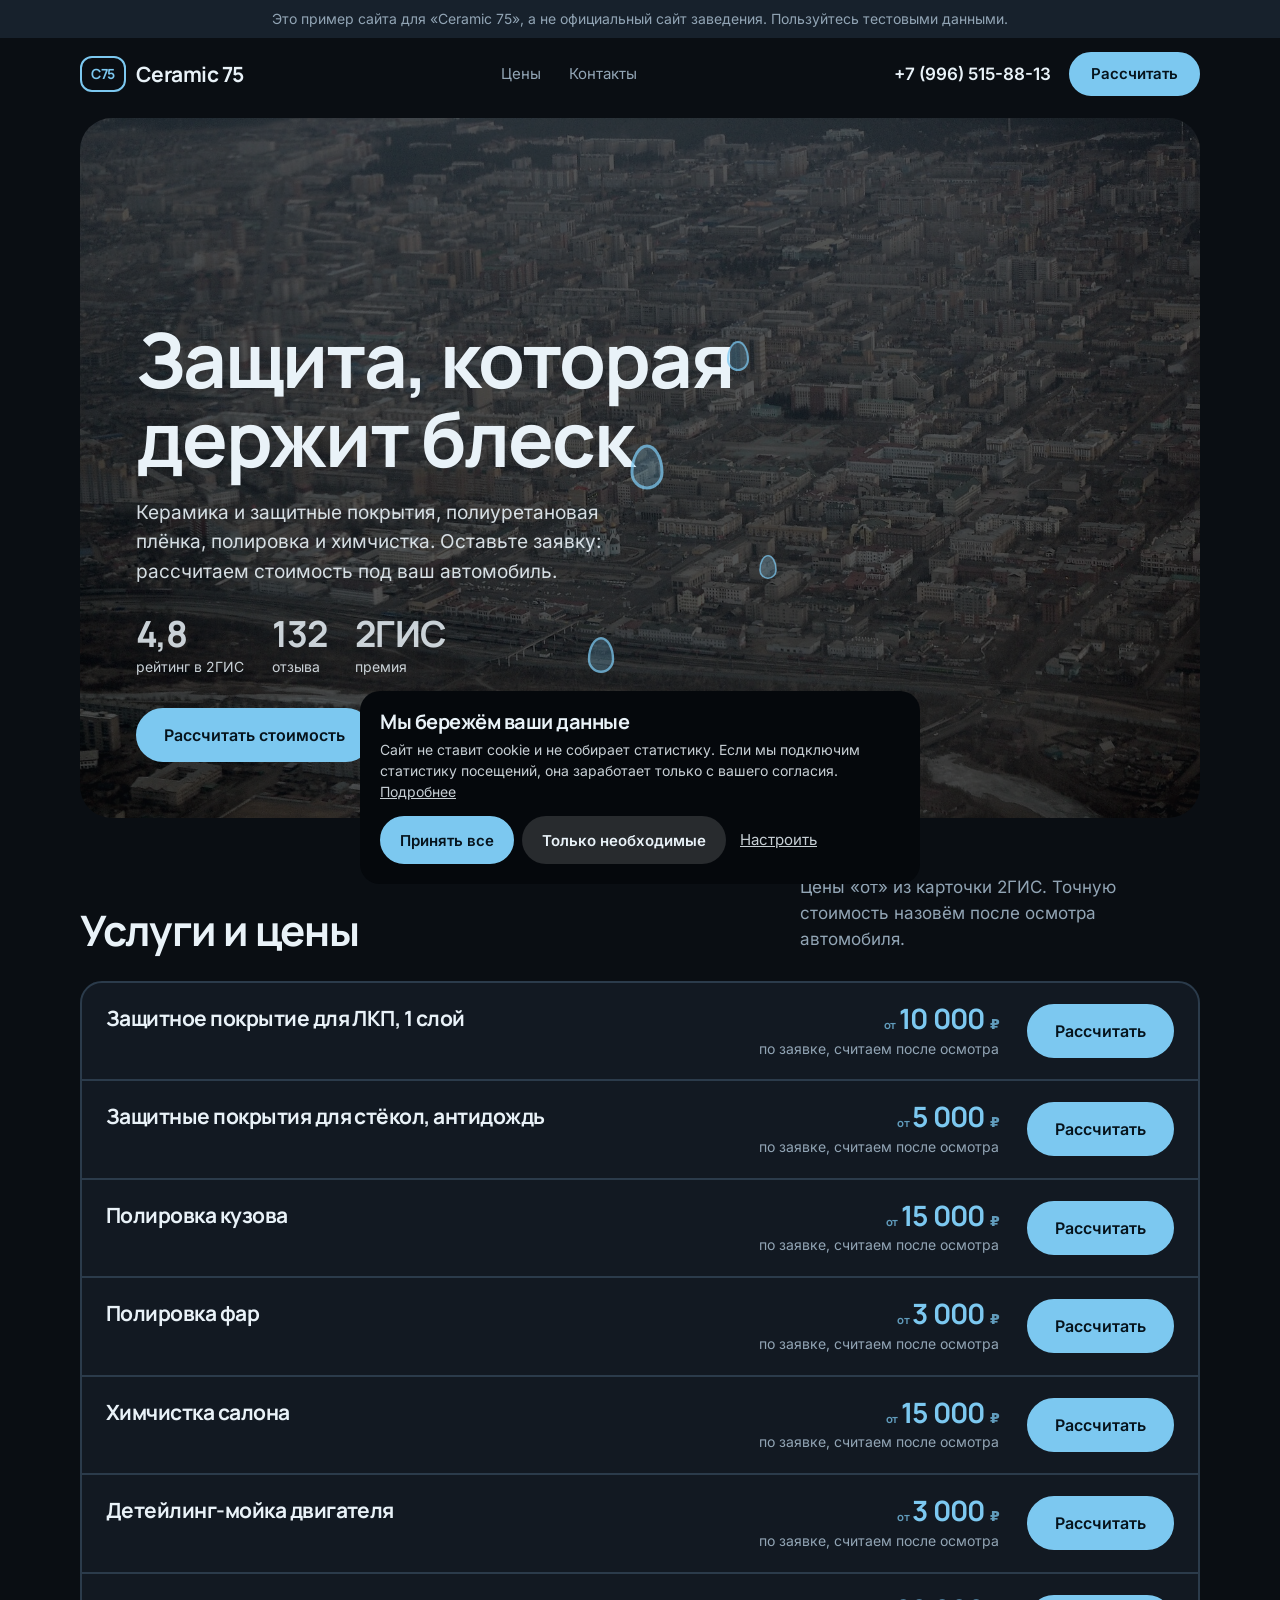
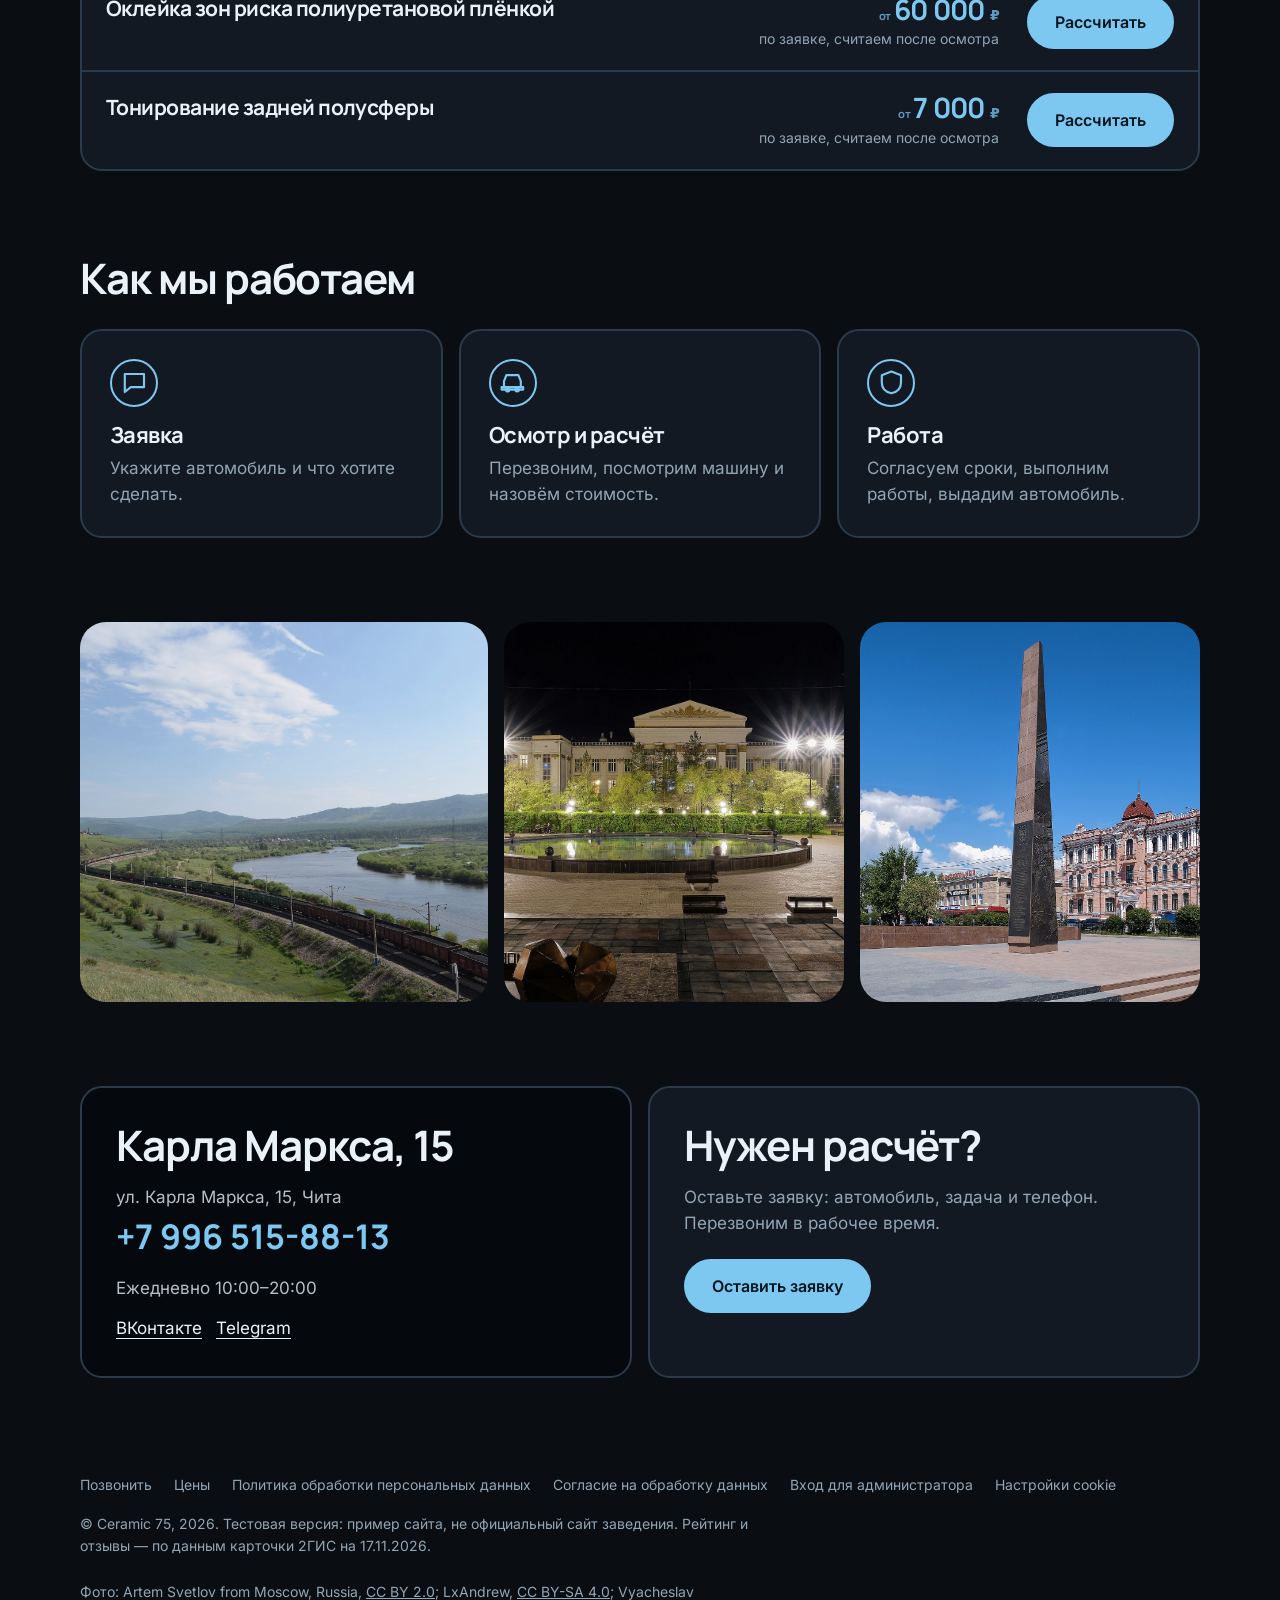
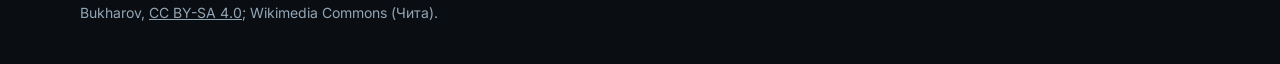
==== index.html @ 2e445a5a "Пример сайта с онлайн-записью Co-Authored-By: Claude Sonnet 5.5 <noreply@anthropic.com>" ====
<!DOCTYPE html>
<html lang="ru">
<head>
<meta name="robots" content="noindex">
<meta charset="utf-8">
<!-- Странице можно грузить только свои файлы, обращаться только к Worker и (после согласия на cookie) к Метрике -->
<meta http-equiv="Content-Security-Policy" content="default-src 'self'; script-src 'self' 'unsafe-inline' https://mc.yandex.ru https://yastatic.net; style-src 'self' 'unsafe-inline'; img-src 'self' data: https://mc.yandex.ru https://mc.yandex.com; font-src 'self'; connect-src 'self' https://ceramic75-zayavki.kenny-ki.workers.dev https://mc.yandex.ru https://mc.yandex.com; frame-src 'none'; object-src 'none'; base-uri 'self'; form-action 'self'">
<meta name="referrer" content="strict-origin-when-cross-origin">
<meta name="viewport" content="width=device-width, initial-scale=1">
<title>Ceramic 75 — детейлинг-центр в Чите: керамика, плёнка, полировка</title>
<meta name="description" content="Ceramic 75, детейлинг-центр в Чите, ул. Карла Маркса, 15. Керамика и защитные покрытия, полиуретановая плёнка, полировка, химчистка, тонирование. Заявка на расчёт онлайн.">
<meta name="theme-color" content="#0a0e13">
<link rel="icon" href="data:image/svg+xml,%3Csvg%20xmlns%3D%22http%3A%2F%2Fwww.w3.org%2F2000%2Fsvg%22%20viewBox%3D%220%200%2064%2064%22%3E%3Crect%20width%3D%2264%22%20height%3D%2264%22%20rx%3D%2214%22%20fill%3D%22%237cc8f0%22%2F%3E%3Ctext%20x%3D%2232%22%20y%3D%2243%22%20text-anchor%3D%22middle%22%20font-size%3D%2224%22%20font-family%3D%22Arial%2Csans-serif%22%20font-weight%3D%22700%22%20fill%3D%22%2306131c%22%3EC75%3C%2Ftext%3E%3C%2Fsvg%3E">
<link rel="stylesheet" href="fonts/fonts.css">
<style>
:root{--bg:#0a0e13;--surface:#121922;--soft:#17212c;--ink:#e9f2f8;--mute:#92a5b5;--accent:#7cc8f0;--on-accent:#06131c;--accent-soft:#14293a;--line:#2b3b4b;--dark:#05080c;--on-dark:#e9f2f8;--live:#7cc8f0;--scrim:rgba(0,0,0,.72);--ov:rgba(6,10,14,.66);--r:22px;--rs:14px;--rm:50%;--rl:32px;--rb:999px;--bw:2px;--dw:700;--dtrack:-.025em;--dcase:none;--accent-h:#a2dafa;--accent-t:#7cc8f0;--live-a:#7cc8f0e6;--display:Manrope,system-ui,sans-serif;--text:Inter,system-ui,sans-serif}
/* Общая основа сайтов «Чита»: всё управляется переменными темы. Оформление, шрифты и композицию каждый сайт задаёт сам. */
*{box-sizing:border-box;margin:0}
[hidden]{display:none!important}
html{scroll-behavior:smooth;scroll-padding-top:84px;-webkit-text-size-adjust:100%}
body{background:var(--bg);color:var(--ink);font:400 17px/1.55 var(--text);-webkit-font-smoothing:antialiased;overflow-x:hidden}
body.lock{overflow:hidden}
img{display:block;width:100%;height:100%;object-fit:cover}
a{color:inherit;text-decoration:none}
button,input,select,textarea{font:inherit;color:inherit}
:focus-visible{outline:3px solid var(--accent);outline-offset:3px}
::selection{background:var(--accent-soft)}
.skip{position:absolute;left:-9999px}.skip:focus{left:16px;top:8px;z-index:99;background:var(--ink);color:var(--bg);padding:8px 14px;border-radius:999px}
.wrap{max-width:1160px;margin:0 auto;padding:0 20px}
h1,h2,h3{font-family:var(--display);font-weight:var(--dw);letter-spacing:var(--dtrack);text-transform:var(--dcase);line-height:1.1}
h1{font-size:clamp(38px,6vw,68px)}
h2{font-size:clamp(28px,4vw,42px)}
.btn{display:inline-flex;align-items:center;justify-content:center;gap:8px;border:var(--bw) solid var(--accent);cursor:pointer;font:600 16px var(--text);padding:15px 26px;min-height:48px;border-radius:var(--rb);background:var(--accent);color:var(--on-accent);transition:transform .2s,background .2s,color .2s}
.btn:hover{background:var(--accent-h);border-color:var(--accent-h);transform:translateY(-2px)}
.btn:disabled{opacity:.6;cursor:default;transform:none}
.btn.soft{background:transparent;color:var(--ink);border-color:var(--line)}
.btn.soft:hover{background:var(--soft);border-color:var(--ink)}
.live{display:inline-block;width:10px;height:10px;border-radius:50%;background:var(--live);animation:pulse 2s infinite;flex:none}
@keyframes pulse{0%{box-shadow:0 0 0 0 var(--live-a)}70%,100%{box-shadow:0 0 0 10px transparent}}
.ic{width:1.2em;height:1.2em;fill:none;stroke:currentColor;stroke-width:1.8;stroke-linecap:round;stroke-linejoin:round;flex:none}

/* плашка тестовой версии */
.demo{background:var(--soft);font-size:14px;text-align:center;padding:8px 20px;color:var(--mute)}

/* шапка */
header{position:sticky;top:0;z-index:40;background:var(--bg)}
.nav{display:flex;align-items:center;justify-content:space-between;height:72px;gap:16px}
.logo{display:flex;align-items:center;gap:10px;font:var(--dw) 24px var(--display);text-transform:var(--dcase);letter-spacing:var(--dtrack)}
.logo i{min-width:36px;height:36px;padding:0 6px;border-radius:var(--rm);background:var(--accent);color:var(--on-accent);display:grid;place-items:center;font-style:normal;font-size:17px;position:relative}
nav{display:flex;gap:28px;color:var(--mute);font-size:15px}
nav a:hover{color:var(--ink)}
.nav-r{display:flex;align-items:center;gap:18px}
.nav-r .btn{padding:10px 20px;font-size:15px;min-height:44px}
.tel{font-weight:600}
@media(max-width:860px){nav{display:none}}
@media(max-width:520px){.tel{display:none}}

/* общие блоки */
main section,main .board{margin-bottom:84px}
.head{display:flex;justify-content:space-between;align-items:end;gap:20px;flex-wrap:wrap;margin-bottom:28px}
.head p{color:var(--mute);max-width:400px}

/* первый экран: варианты */
.hero{padding:36px 0 56px}
.hero .lead{color:var(--mute);font-size:19px;margin:20px 0 30px;max-width:480px}
.hero .cta{display:flex;gap:12px;flex-wrap:wrap}
.hero .pic{overflow:hidden;background:var(--soft);border-radius:var(--rl)}
.hero.v-split{display:grid;grid-template-columns:1.05fr .95fr;gap:40px;align-items:center}
.hero.v-split .pic{aspect-ratio:4/3.4}
@media(max-width:820px){.hero.v-split{grid-template-columns:1fr;padding-top:12px;gap:24px}.hero.v-split .pic{order:-1;aspect-ratio:16/11}}
.hero.v-full{position:relative;display:grid;align-items:end;min-height:min(78vh,640px);padding:0;border-radius:var(--rl);overflow:hidden;color:var(--on-dark);margin-top:8px}
.hero.v-full{margin-bottom:56px}
.hero.v-full .pic{position:absolute;inset:0;border-radius:0}
.hero.v-full .pic::after{content:"";position:absolute;inset:0;background:var(--ov)}
.hero.v-full .in{position:relative;z-index:1;padding:clamp(24px,5vw,56px);max-width:760px}
.hero.v-full .lead{color:inherit;opacity:.9}
.hero.v-center{text-align:center}
.hero.v-center .in{max-width:800px;margin:0 auto 36px}
.hero.v-center .lead{margin-left:auto;margin-right:auto}
.hero.v-center .cta{justify-content:center}
.hero.v-center .pic{aspect-ratio:21/9}
@media(max-width:700px){.hero.v-center .pic{aspect-ratio:4/3}}

/* свободное время */
.board{background:var(--soft);border-radius:var(--rl);padding:26px}
.board-top{display:flex;justify-content:space-between;align-items:center;gap:16px;flex-wrap:wrap;margin-bottom:18px}
.board h2{font-size:26px;display:flex;align-items:center;gap:12px}
.tabs{display:flex;gap:6px;background:var(--surface);padding:5px;border-radius:999px;overflow-x:auto;scrollbar-width:none}
.tabs button{border:0;background:none;cursor:pointer;font-weight:500;font-size:14px;min-height:40px;padding:8px 16px;border-radius:999px;color:var(--mute);white-space:nowrap}
.tabs button[aria-pressed="true"]{background:var(--ink);color:var(--bg)}
/* все часы в одной строке: на компьютере делят ширину поровну, на узком экране лента листается (колёсико, перетаскивание, полоса прокрутки) */
.hours{--hg:10px;display:flex;flex-wrap:nowrap;gap:var(--hg);overflow-x:auto;scrollbar-width:thin;padding-bottom:6px;cursor:grab;-webkit-overflow-scrolling:touch}
.hours > .hour{flex:1 1 0;min-width:68px;max-width:130px}
.hours > .hour:first-child{margin-left:auto}
.hours > .hour:last-child{margin-right:auto}
.hours.drag{cursor:grabbing}
.hours.drag .hour{pointer-events:none}
.hour{border:0;font:600 18px var(--display);letter-spacing:.5px;padding:16px 0;border-radius:var(--rs);text-align:center;background:transparent;color:var(--mute);opacity:.75}
.hour.busy{text-decoration:line-through}
.hour.past{opacity:.4} /* прошедший час: бледный, без зачёркивания — не путать с занятым */
.hour.wait{text-decoration:none}
.hour.free{background:var(--surface);color:var(--accent-t);cursor:pointer;opacity:1;transition:transform .2s,background .2s,color .2s}
.hour.free:hover,.hour.free:focus-visible{background:var(--accent);color:var(--on-accent);transform:translateY(-3px)}
.board .note{margin-top:14px;color:var(--mute);font-size:14px}
.hours > p,.hours > .wait:only-child{flex:1 1 100%;max-width:none;margin:0;text-align:left;padding:16px 4px;margin:0;font:400 16px var(--text);text-decoration:none}
@media(max-width:600px){.board{padding:20px 16px}}
/* вид табло: rows — прямоугольные клетки с жирной рамкой, bar — сплошная шкала */
[data-bstyle="rows"] .hour{border:var(--bw) solid var(--ink);border-radius:var(--rs);opacity:1;color:var(--mute)}
[data-bstyle="rows"] .hour.free{border-color:var(--ink)}
[data-bstyle="rows"] .hour.past,[data-bstyle="rows"] .hour.busy{border-color:var(--line)}
[data-bstyle="bar"] .hours{--hg:0px;border:var(--bw) solid var(--ink);border-radius:var(--rs);padding-bottom:0;background:var(--surface)}
[data-bstyle="bar"] .hour{border-radius:0;border-right:var(--bw) solid var(--line);padding:18px 0}
[data-bstyle="bar"] .hour.free{background:var(--accent);color:var(--on-accent)}
[data-bstyle="bar"] .hour.free:hover{background:var(--ink);color:var(--bg);transform:none}

/* цены */
.chips{display:flex;gap:8px;flex-wrap:wrap;margin-bottom:24px}
.chips button{border:var(--bw) solid transparent;cursor:pointer;font-weight:500;font-size:15px;min-height:44px;padding:10px 18px;border-radius:999px;background:var(--soft);transition:background .2s}
.chips button:hover{background:var(--line)}
.chips button[aria-pressed="true"]{background:var(--accent);color:var(--on-accent)}
.plans{display:grid;grid-template-columns:repeat(auto-fit,minmax(var(--plan-min,280px),1fr));gap:16px}
.plan{border-radius:var(--r);padding:30px;background:var(--soft);display:flex;flex-direction:column;gap:12px}
.plan.alt{background:var(--accent-soft)}
.plan h3{font-size:24px}
.plan .price{font:var(--dw) 46px/1.1 var(--display);letter-spacing:var(--dtrack)}
.plan .price .cur{font-size:.5em;color:var(--mute)}
.plan .price .from{font-size:.4em;color:var(--mute);margin-right:2px}
.plan .price .ask{font:500 20px var(--text);color:var(--mute);letter-spacing:0;text-transform:none}
.plan p{color:var(--mute)}
.plan .time{display:inline-block;align-self:flex-start;background:var(--surface);border-radius:999px;padding:5px 14px;font-size:14px}
.plan .btn{align-self:flex-start;margin-top:auto}
@media(max-width:700px){.plan{padding:24px}}
/* list и table — прайс строками */
[data-plans="list"] .plans,[data-plans="table"] .plans{grid-template-columns:1fr;gap:0}
[data-plans="list"] .plan,[data-plans="table"] .plan{display:grid;grid-template-columns:minmax(0,1fr) auto auto;grid-template-areas:"h pr b" "p t b";align-items:center;gap:4px 28px;padding:22px 0;border-radius:0;background:none;border-bottom:var(--bw) solid var(--line)}
[data-plans="list"] .plan.alt,[data-plans="table"] .plan.alt{background:none}
[data-plans="list"] .plan h3,[data-plans="table"] .plan h3{grid-area:h;font-size:22px}
[data-plans="list"] .plan p,[data-plans="table"] .plan p{grid-area:p}
[data-plans="list"] .plan .price,[data-plans="table"] .plan .price{grid-area:pr;font-size:32px;text-align:right}
[data-plans="list"] .plan .time,[data-plans="table"] .plan .time{grid-area:t;justify-self:end;background:none;padding:0;color:var(--mute)}
[data-plans="list"] .plan .btn,[data-plans="table"] .plan .btn{grid-area:b;align-self:center;margin:0}
[data-plans="table"] .plans{border:var(--bw) solid var(--ink);border-radius:var(--r);overflow:hidden;background:var(--surface)}
[data-plans="table"] .plan{padding:20px 24px;border-bottom:var(--bw) solid var(--ink)}
[data-plans="table"] .plan:last-child{border-bottom:0}
@media(max-width:700px){
  [data-plans="list"] .plan,[data-plans="table"] .plan{grid-template-columns:minmax(0,1fr);grid-template-areas:"h" "p" "pr" "t" "b";gap:6px}
  [data-plans="list"] .plan .price,[data-plans="table"] .plan .price,[data-plans="list"] .plan .time,[data-plans="table"] .plan .time{text-align:left;justify-self:start}
  [data-plans="table"] .plan{padding:18px}
}

/* допуслуги */
.extras{display:grid;grid-template-columns:.9fr 1.1fr;gap:16px}
.extras .pic{border-radius:var(--r);overflow:hidden;min-height:340px}
.list{background:var(--soft);border-radius:var(--r);padding:12px 26px 20px}
.list h3{font-size:22px;margin:16px 0 4px}
.list ul{list-style:none;padding:0}
.list li{display:grid;grid-template-columns:1fr auto;gap:2px 12px;padding:10px 0}
.list li b{font-weight:600;white-space:nowrap}
.list li small{grid-column:1/-1;color:var(--mute);font-size:14px}
@media(max-width:820px){.extras{grid-template-columns:1fr}.extras .pic{min-height:220px}}

/* как это работает */
.steps{display:grid;grid-template-columns:repeat(3,1fr);gap:16px}
.step{background:var(--soft);border-radius:var(--r);padding:28px}
.step i{width:48px;height:48px;border-radius:var(--rm);background:var(--accent-soft);color:var(--accent-t);display:grid;place-items:center;margin-bottom:16px;font-style:normal;font-size:24px}
.step h3{font-size:22px;margin-bottom:8px}
.step p{color:var(--mute)}
@media(max-width:700px){.steps{grid-template-columns:1fr}}

/* фото */
.strip{display:grid;grid-template-columns:1.3fr 1fr;grid-template-rows:380px;gap:16px}
.strip.three{grid-template-columns:1.2fr 1fr 1fr}
.strip figure{border-radius:var(--r);overflow:hidden}
@media(max-width:700px){.strip,.strip.three{grid-template-columns:1fr;grid-template-rows:none}.strip figure{aspect-ratio:16/10}}

/* контакты */
.contact{display:grid;grid-template-columns:1fr 1fr;gap:16px}
.card{border-radius:var(--r);padding:34px;background:var(--soft)}
.card.dark{background:var(--dark);color:var(--on-dark)}
.card.dark p{opacity:.78}
.card.dark a:hover{text-decoration:underline;text-underline-offset:4px}
.card h2{margin-bottom:16px}
.card .big{font:var(--dw) 34px/1.2 var(--display);display:block;margin:6px 0 18px}
.card .txt{color:var(--mute);margin-bottom:22px}
.card .links{display:flex;gap:14px;flex-wrap:wrap;margin-top:14px}
.card .links a{text-decoration:underline;text-underline-offset:4px}
@media(max-width:700px){.contact{grid-template-columns:1fr}.card{padding:26px}}

/* подвал */
footer{padding:12px 0 40px;color:var(--mute);font-size:14px}
footer .lnk{display:flex;flex-wrap:wrap;gap:8px 22px;margin-bottom:18px}
footer .lnk a:hover,footer .lnk button:hover{color:var(--ink)}
footer .legal{display:flex;justify-content:space-between;gap:24px;flex-wrap:wrap}
footer .legal p{max-width:680px}
footer .legal a{text-decoration:underline}
.cclink{font:inherit;color:inherit;background:none;border:0;padding:0;cursor:pointer}

/* запись: выезжающая панель */
#book{position:fixed;inset:0;z-index:60;visibility:hidden;transition:visibility 0s .38s}
#book.open{visibility:visible;transition:none}
.ovl{position:absolute;inset:0;background:var(--scrim);opacity:0;transition:opacity .3s}
#book.open .ovl{opacity:1}
.drawer{position:absolute;top:0;right:0;bottom:0;width:min(500px,100%);background:var(--surface);color:var(--ink);border-radius:var(--rl) 0 0 var(--rl);overflow:hidden;display:flex;flex-direction:column;transform:translateX(100%);transition:transform .38s cubic-bezier(.2,.8,.2,1)}
#book.open .drawer{transform:none}
@media(max-width:520px){.drawer{border-radius:0}}
.dh{display:flex;align-items:center;justify-content:space-between;padding:18px 24px;background:var(--soft)}
.dh h2{font-size:28px;display:flex;align-items:center;gap:10px}
.dh h2:focus{outline:none}
.x{width:46px;height:46px;border:0;border-radius:50%;background:var(--surface);cursor:pointer;display:grid;place-items:center;transition:background .2s}
.x:hover{background:var(--accent-soft)}
.x svg{width:20px;height:20px;stroke:var(--ink);stroke-width:2;fill:none}
.db{flex:1;overflow-y:auto;padding:24px;overscroll-behavior:contain}
#f{display:grid;gap:20px}
#f label,.field{display:grid;gap:8px}
.lbl{font-weight:600}
#f select,#f input:not([type=checkbox]),#f textarea{width:100%;min-height:52px;padding:12px 16px;border:var(--bw) solid transparent;border-radius:var(--rs);background:var(--soft);color:var(--ink);font-size:16px}
#f textarea{min-height:92px;resize:vertical}
#f select{-webkit-appearance:none;appearance:none;padding-right:44px;background:var(--soft) url("data:image/svg+xml,%3Csvg xmlns='http://www.w3.org/2000/svg' viewBox='0 0 24 24' fill='none' stroke='%23888' stroke-width='2'%3E%3Cpath d='m6 9 6 6 6-6'/%3E%3C/svg%3E") no-repeat right 14px center/18px}
#f select option{background:var(--surface);color:var(--ink)}
#f select:focus,#f input:not([type=checkbox]):focus,#f textarea:focus{outline:2px solid var(--accent);outline-offset:0}
input::placeholder,textarea::placeholder{color:var(--mute)}
.hint{font-size:14px;color:var(--mute)}
details.more summary{cursor:pointer;color:var(--accent-t);font-weight:600;list-style:none;display:flex;align-items:center;gap:8px;min-height:44px}
details.more summary::-webkit-details-marker{display:none}
details.more summary::before{content:"+";width:26px;height:26px;border-radius:50%;background:var(--accent-soft);display:grid;place-items:center;transition:transform .2s}
details.more[open] summary::before{transform:rotate(45deg)}
.ex{display:grid;gap:2px;margin-top:6px}
.ex label{display:grid!important;grid-template-columns:22px 1fr auto;align-items:center;gap:12px!important;min-height:44px;cursor:pointer}
.ex input{width:20px;height:20px;accent-color:var(--accent)}
.ex b{font-weight:600;white-space:nowrap}
.sum{display:flex;justify-content:space-between;align-items:center;gap:12px;padding:16px 18px;border-radius:var(--rs);background:var(--accent-soft)}
.sum small{display:block;color:var(--mute);font-size:13px}
.sum b.ask{font:600 18px var(--text);text-transform:none;letter-spacing:0;text-align:right;white-space:normal}
.sum b{font:var(--dw) 28px/1 var(--display);text-transform:none;white-space:nowrap}
#f > *,#f .field > *{min-width:0} /* иначе сетка формы растягивается по ленте дней и лента не листается */
#f{grid-template-columns:minmax(0,1fr)}
.ddw{position:relative;min-width:0}
.dd{display:flex;gap:8px;overflow-x:auto;padding-bottom:4px;scrollbar-width:none;scroll-behavior:smooth;cursor:grab}
.dd.drag{cursor:grabbing;scroll-behavior:auto}
.dd.drag button{pointer-events:none}
.ddn{position:absolute;top:50%;transform:translateY(calc(-50% - 2px));z-index:2;width:44px;height:44px;border:0;border-radius:50%;background:var(--ink);color:var(--bg);display:grid;place-items:center;cursor:pointer;transition:background .2s}
.ddn:hover{background:var(--accent);color:var(--on-accent)}
.ddn svg{width:18px;height:18px;fill:none;stroke:currentColor;stroke-width:2.4;stroke-linecap:round;stroke-linejoin:round}
.ddn.prev{left:-6px}.ddn.next{right:-6px}
.dd button{flex:0 0 auto;border:0;cursor:pointer;background:var(--soft);border-radius:var(--rs);padding:10px 14px;min-width:66px;min-height:56px;font-size:13px;color:var(--mute);transition:background .2s}
.dd button b{display:block;font:var(--dw) 20px var(--display);color:var(--ink)}
.dd button.on{background:var(--ink);color:var(--bg)}
.dd button.on b{color:var(--bg)}
.picked{margin-bottom:10px;color:var(--mute);font-size:14px}
.slots{display:grid;grid-template-columns:repeat(auto-fill,minmax(84px,1fr));gap:8px}
.slot{min-height:46px;border:0;border-radius:999px;background:var(--soft);cursor:pointer;font:600 16px var(--display);letter-spacing:.4px;transition:background .15s}
.slot:hover{background:var(--accent-soft)}
.slot.on{background:var(--accent);color:var(--on-accent)}
.consent{grid-template-columns:22px 1fr!important;align-items:start;font-size:14px;color:var(--mute)}
.consent input{width:20px;height:20px;margin-top:2px;accent-color:var(--accent)}
.consent a{color:var(--accent-t);text-decoration:underline}
.ok{display:none;text-align:center;padding:40px 10px}
.ok i{width:72px;height:72px;border-radius:50%;background:var(--accent-soft);display:grid;place-items:center;margin:0 auto 18px;font-style:normal;font-size:32px;color:var(--accent-t)}
.ok h3{font-size:28px;margin-bottom:10px}
.ok p{color:var(--mute);margin-bottom:24px}
.err{display:none;margin-top:16px;padding:14px 16px;border-radius:var(--rs);background:#fbe4de;color:#8a2a1c}
.hp{position:absolute;left:-9999px;width:1px;height:1px;overflow:hidden}

/* согласие на cookie: показывается при первом визите; до ответа ничего не загружается */
.cc{position:fixed;left:16px;right:16px;bottom:calc(16px + env(safe-area-inset-bottom));z-index:50;max-width:560px;margin:0 auto;padding:20px;border-radius:20px;background:var(--dark);color:var(--on-dark);font-size:14px;line-height:1.5}
.cc h3{font-size:20px;margin-bottom:6px;display:flex;align-items:center;gap:10px}
.cc p{opacity:.85}
.cc a{text-decoration:underline}
.cc .opts{display:none;margin-top:14px;gap:8px}
.cc.more .opts{display:grid}
.cc .opt{display:grid;grid-template-columns:22px 1fr;gap:10px;align-items:start;padding:12px 14px;border-radius:14px;background:rgba(255,255,255,.1);cursor:pointer}
.cc .opt input{width:20px;height:20px;margin-top:1px;accent-color:var(--accent)}
.cc .opt b{display:block;font-weight:600}
.cc .opt span{opacity:.75}
.cc .row{display:flex;flex-wrap:wrap;gap:8px;margin-top:14px}
.cc .btn{padding:11px 18px;font-size:15px}
.cc .btn.ghost{background:rgba(255,255,255,.14);color:inherit;border-color:transparent}
.cc .btn.ghost:hover{background:rgba(255,255,255,.24)}
.cc .lnkbtn{background:none;border:0;color:inherit;opacity:.85;text-decoration:underline;cursor:pointer;padding:11px 6px;font-size:15px}
@media(max-width:520px){.cc{left:10px;right:10px;padding:18px}.cc .row .btn{flex:1 1 auto}}

@media (prefers-reduced-motion:reduce){
  html{scroll-behavior:auto}
  .drawer,.ovl{transition:none}
  .live{animation:none}
  .btn:hover,.hour.free:hover{transform:none}
}

/* цифры из карточки 2ГИС под заголовком */
.facts{display:flex;gap:28px;flex-wrap:wrap;list-style:none;padding:0;margin:0 0 30px}
.facts li{font-size:14px;color:var(--mute)}
.facts b{display:block;font:var(--dw) 36px/1 var(--display);letter-spacing:var(--dtrack);color:var(--ink);margin-bottom:4px}
.hero.v-full .facts li{color:inherit;opacity:.85}
.hero.v-full .facts b{color:inherit}

/* ---- оформление «Ceramic 75» ---- */

.logo{font-weight:700;font-size:21px}
.logo i{background:transparent;border:2px solid var(--accent);color:var(--accent);font:700 14px var(--display);border-radius:12px;min-width:46px}
h1{font-size:clamp(38px,6vw,76px);line-height:1.04;max-width:13ch}
.hero.v-full{min-height:min(82vh,700px)}
.hero.v-full .pic{filter:saturate(.6) brightness(.9)}
.hero .lead{font-size:19px;color:#d4e3ee}
.facts b{color:var(--accent)}
.drops{position:absolute;inset:0;pointer-events:none;z-index:0}
.drops i{position:absolute;width:22px;height:30px;border-radius:50% 50% 50% 50% / 62% 62% 38% 38%;background:rgba(124,200,240,.22);border:2px solid rgba(124,200,240,.7)}
.drops i:nth-child(1){right:12%;top:14%}
.drops i:nth-child(2){right:24%;top:34%;transform:scale(1.5)}
.drops i:nth-child(3){right:8%;top:52%;transform:scale(.8)}
.drops i:nth-child(4){right:30%;top:68%;transform:scale(1.2)}
.drops i:nth-child(5){right:18%;top:82%;transform:scale(.7)}
.hero .in{position:relative;z-index:1}
[data-plans="table"] .plans{background:var(--surface);border-color:var(--line)}
[data-plans="table"] .plan{border-bottom-color:var(--line)}
[data-plans="table"] .plan h3{font-size:21px}
[data-plans="table"] .plan .price{font-size:28px;color:var(--accent)}
[data-plans="table"] .plan .price .from,[data-plans="table"] .plan .price .cur{color:var(--accent);opacity:.75}
.step{background:var(--surface);border:2px solid var(--line)}
.step i{background:transparent;border:2px solid var(--accent);color:var(--accent);border-radius:50%}
.strip figure{border-radius:26px;filter:saturate(.75)}
.card{background:var(--surface);border:2px solid var(--line)}
.card.dark{background:#05080c}
.card .big{color:var(--accent)}

</style>
</head>
<body data-plans="table" data-bstyle="pills">
<a class="skip" href="#ceny">Перейти к ценам</a>
<div class="demo" role="note">Это пример сайта для «Ceramic 75», а не официальный сайт заведения. Пользуйтесь тестовыми данными.</div>

<header>
  <div class="wrap nav">
    <a class="logo" href="#" aria-label="Ceramic 75, наверх"><i aria-hidden="true">C75</i>Ceramic 75</a>
    <nav aria-label="Разделы"><a href="#ceny">Цены</a><a data-extras href="#dop">Дополнительно</a><a href="#kontakty">Контакты</a></nav>
    <div class="nav-r">
      <a class="tel" id="h-tel" href="tel:+79965158813">+7 (996) 515-88-13</a>
      <button class="btn" type="button" data-book>Рассчитать</button>
    </div>
  </div>
</header>

<main class="wrap">
  <div class="hero v-full"><div class="pic"><img src="img/aerial.jpg" width="1600" height="1000" alt="Чита с высоты" fetchpriority="high"></div><div class="in"><span class="drops" aria-hidden="true"><i></i><i></i><i></i><i></i><i></i></span><h1>Защита, которая держит блеск</h1><p class="lead">Керамика и защитные покрытия, полиуретановая плёнка, полировка и химчистка. Оставьте заявку: рассчитаем стоимость под ваш автомобиль.</p><ul class="facts"><li><b>4,8</b>рейтинг в 2ГИС</li><li><b>132</b>отзыва</li><li><b>2ГИС</b>премия</li></ul><div class="cta"><button class="btn" type="button" data-book>Рассчитать стоимость</button><a class="btn soft" href="#ceny">Услуги и цены</a></div></div></div>
  <section id="ceny" aria-labelledby="h-ceny"><div class="head"><h2 id="h-ceny">Услуги и цены</h2><p>Цены «от» из карточки 2ГИС. Точную стоимость назовём после осмотра автомобиля.</p></div><div class="chips" id="chips" aria-label="Класс автомобиля"></div><div class="plans" id="plans"></div></section>
  <section aria-labelledby="h-how"><div class="head"><h2 id="h-how">Как мы работаем</h2></div><div class="steps"><div class="step"><i aria-hidden="true"><svg class="ic" viewBox="0 0 24 24" aria-hidden="true"><path d="M4 5h16v11H9l-5 4z"/></svg></i><h3>Заявка</h3><p>Укажите автомобиль и что хотите сделать.</p></div><div class="step"><i aria-hidden="true"><svg class="ic" viewBox="0 0 24 24" aria-hidden="true"><path d="M5 16V11l2-5h10l2 5v5"/><path d="M3 16h18v2H3z"/><circle cx="8" cy="18" r="1.5"/><circle cx="16" cy="18" r="1.5"/></svg></i><h3>Осмотр и расчёт</h3><p>Перезвоним, посмотрим машину и назовём стоимость.</p></div><div class="step"><i aria-hidden="true"><svg class="ic" viewBox="0 0 24 24" aria-hidden="true"><path d="M12 3l8 3v6c0 5-3.5 8-8 9-4.5-1-8-4-8-9V6z"/></svg></i><h3>Работа</h3><p>Согласуем сроки, выполним работы, выдадим автомобиль.</p></div></div></section>
  <section aria-label="Чита"><div class="strip three"><figure><img src="img/strelka.jpg" width="1600" height="1000" alt="Река и железная дорога под Читой" loading="lazy"></figure><figure><img src="img/lenin.jpg" width="1600" height="1000" alt="Стела «Город трудовой доблести» и здание на площади в Чите" loading="lazy"></figure><figure><img src="img/stele.jpg" width="1600" height="1000" alt="Ночная площадь с фонтаном в Чите" loading="lazy"></figure></div></section>
  <section id="kontakty" aria-labelledby="h-kont"><div class="contact"><div class="card dark"><h2 id="h-kont">Карла Маркса, 15</h2><p><a id="c-addr" href="#" target="_blank" rel="noopener">ул. Карла Маркса, 15, Чита</a></p><a class="big" id="c-tel" href="#"></a><p id="c-hrs"></p><div class="links" id="c-links"></div></div><div class="card"><h2>Нужен расчёт?</h2><p class="txt">Оставьте заявку: автомобиль, задача и телефон. Перезвоним в рабочее время.</p><button class="btn" type="button" data-book>Оставить заявку</button></div></div></section>
</main>

<footer>
  <div class="wrap">
    <div class="lnk" id="foot-lnk">
      <a href="tel:+79965158813">Позвонить</a>
      <a href="#ceny">Цены</a>
      <a href="privacy.html">Политика обработки персональных данных</a>
      <a href="soglasie.html">Согласие на обработку данных</a>
      <a href="admin.html">Вход для администратора</a>
    </div>
    <div class="legal">
      <p>© <span id="fbrand">Ceramic 75</span>, 2026. Тестовая версия: пример сайта, не официальный сайт заведения. Рейтинг и отзывы — по данным карточки 2ГИС на 17.11.2026.</p>
      <p>Фото: Artem Svetlov from Moscow, Russia, <a href="https://creativecommons.org/licenses/by/2.0" target="_blank" rel="noopener">CC BY 2.0</a>; LxAndrew, <a href="https://creativecommons.org/licenses/by-sa/4.0" target="_blank" rel="noopener">CC BY-SA 4.0</a>; Vyacheslav Bukharov, <a href="https://creativecommons.org/licenses/by-sa/4.0" target="_blank" rel="noopener">CC BY-SA 4.0</a>; Wikimedia Commons (Чита).</p>
    </div>
  </div>
</footer>

<div id="book">
  <div class="ovl" id="ovl"></div>
  <aside class="drawer" id="drawer" role="dialog" aria-modal="true" aria-labelledby="dtitle" aria-hidden="true">
    <div class="dh">
      <h2 id="dtitle" tabindex="-1"><span class="live" aria-hidden="true"></span><span id="dtitle-t" data-book="Заявка на расчёт">Заявка на расчёт</span></h2>
      <button class="x" type="button" id="dclose" aria-label="Закрыть"><svg viewBox="0 0 24 24" aria-hidden="true"><path d="M6 6l12 12M18 6 6 18"/></svg></button>
    </div>
    <div class="db">
      <form id="f">
        <label id="lvl-wrap"><span class="lbl">Класс автомобиля</span><select name="level" id="level"></select></label>
        <label><span class="lbl">Услуга</span><select name="service" id="svc"></select></label>
        <details class="more only-book" id="more"><summary>Добавить услуги</summary><div class="ex" id="ex"></div></details>
        <p class="sum" id="sum"></p>
        <div class="field only-book"><span class="lbl">День</span><div class="ddw"><button class="ddn prev" type="button" id="dd-prev" aria-label="Предыдущие дни" hidden><svg viewBox="0 0 24 24" aria-hidden="true"><path d="m15 6-6 6 6 6"/></svg></button><div class="dd" id="days"></div><button class="ddn next" type="button" id="dd-next" aria-label="Следующие дни" hidden><svg viewBox="0 0 24 24" aria-hidden="true"><path d="m9 6 6 6-6 6"/></svg></button></div></div>
        <div class="field only-book"><span class="lbl">Время</span><div id="times" aria-live="polite"></div></div>
        <label class="only-req" hidden><span class="lbl">Автомобиль</span><input name="car" maxlength="80" autocomplete="off" placeholder="Марка и модель"></label>
        <label class="only-req" hidden><span class="lbl">Что нужно сделать</span><textarea name="comment" maxlength="300" placeholder="Коротко опишите задачу (необязательно)"></textarea></label>
        <label><span class="lbl">Имя</span><input name="name" required autocomplete="given-name" maxlength="40" placeholder="Как к вам обращаться"></label>
        <label><span class="lbl">Телефон</span><input name="phone" aria-describedby="phint" type="tel" inputmode="tel" required autocomplete="tel" maxlength="18" placeholder="+7 (___) ___-__-__" pattern="\+7 \(\d{3}\) \d{3}-\d{2}-\d{2}" title="Введите номер полностью: +7 (999) 123-45-67"><span class="hint" id="phint">Перезвоним, чтобы подтвердить</span></label>
        <!-- ловушка для ботов: поле скрыто от людей и программ чтения с экрана -->
        <label class="hp" aria-hidden="true">Сайт<input name="website" tabindex="-1" autocomplete="off"></label>
        <label class="consent"><input type="checkbox" name="consent" required><span>Я даю <a href="soglasie.html" target="_blank" rel="noopener">согласие на обработку персональных данных</a> (имя, телефон, данные автомобиля) для записи или расчёта</span></label>
        <button class="btn" type="submit">Записаться</button>
      </form>
      <div class="ok" id="ok" role="status">
        <i aria-hidden="true">✓</i>
        <h3>Заявка принята</h3>
        <p id="ok-text">Мы перезвоним и подтвердим.</p>
        <button class="btn" type="button" id="again">Готово</button>
      </div>
      <p class="err" id="err" role="alert"></p>
    </div>
  </aside>
</div>

<script src="app.js"></script>
</body>
</html>
---- fonts/fonts.css ----
/* Шрифты лежат на самом сайте, а не грузятся с Google Fonts: так IP посетителей не уходит за рубеж (152-ФЗ). Лицензия SIL OFL 1.1, тексты рядом. */
@font-face{font-family:'Manrope';font-style:normal;font-weight:400 700;font-display:swap;src:url(Manrope-cyrillic.woff2) format('woff2');unicode-range:U+0301, U+0400-045F, U+0490-0491, U+04B0-04B1, U+2116}
@font-face{font-family:'Manrope';font-style:normal;font-weight:400 700;font-display:swap;src:url(Manrope-latin.woff2) format('woff2');unicode-range:U+0000-00FF, U+0131, U+0152-0153, U+02BB-02BC, U+02C6, U+02DA, U+02DC, U+0304, U+0308, U+0329, U+2000-206F, U+20AC, U+2122, U+2191, U+2193, U+2212, U+2215, U+FEFF, U+FFFD}
@font-face{font-family:'Inter';font-style:normal;font-weight:400 600;font-display:swap;src:url(Inter-cyrillic-400.woff2) format('woff2');unicode-range:U+0301, U+0400-045F, U+0490-0491, U+04B0-04B1, U+2116}
@font-face{font-family:'Inter';font-style:normal;font-weight:400 600;font-display:swap;src:url(Inter-latin-400.woff2) format('woff2');unicode-range:U+0000-00FF, U+0131, U+0152-0153, U+02BB-02BC, U+02C6, U+02DA, U+02DC, U+0304, U+0308, U+0329, U+2000-206F, U+20AC, U+2122, U+2191, U+2193, U+2212, U+2215, U+FEFF, U+FFFD}
@font-face{font-family:'Golos Text';font-style:normal;font-weight:400 600;font-display:swap;src:url(GolosText-cyrillic-400.woff2) format('woff2');unicode-range:U+0301, U+0400-045F, U+0490-0491, U+04B0-04B1, U+2116}
@font-face{font-family:'Golos Text';font-style:normal;font-weight:400 600;font-display:swap;src:url(GolosText-latin-400.woff2) format('woff2');unicode-range:U+0000-00FF, U+0131, U+0152-0153, U+02BB-02BC, U+02C6, U+02DA, U+02DC, U+0304, U+0308, U+0329, U+2000-206F, U+20AC, U+2122, U+2191, U+2193, U+2212, U+2215, U+FEFF, U+FFFD}
@font-face{font-family:'Oswald';font-style:normal;font-weight:500 700;font-display:swap;src:url(Oswald-cyrillic-500.woff2) format('woff2');unicode-range:U+0301, U+0400-045F, U+0490-0491, U+04B0-04B1, U+2116}
@font-face{font-family:'Oswald';font-style:normal;font-weight:500 700;font-display:swap;src:url(Oswald-latin-500.woff2) format('woff2');unicode-range:U+0000-00FF, U+0131, U+0152-0153, U+02BB-02BC, U+02C6, U+02DA, U+02DC, U+0304, U+0308, U+0329, U+2000-206F, U+20AC, U+2122, U+2191, U+2193, U+2212, U+2215, U+FEFF, U+FFFD}
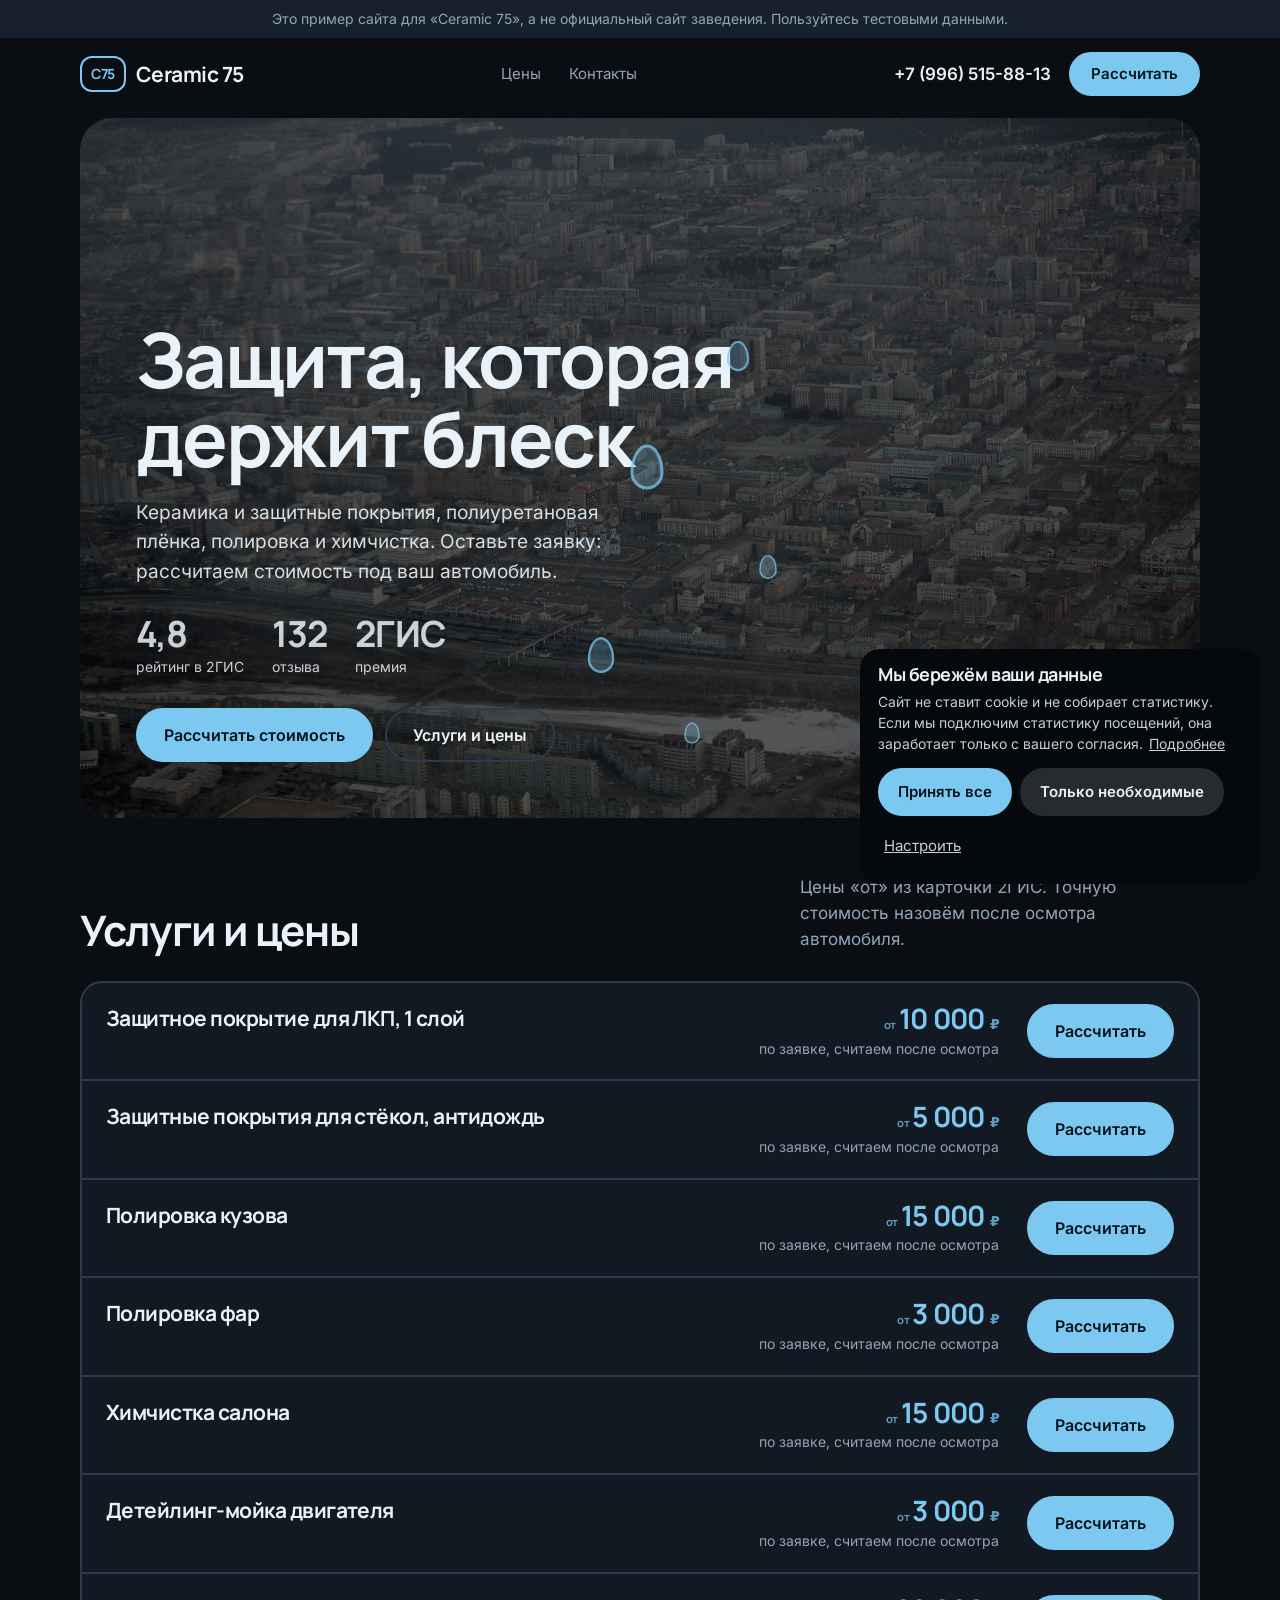
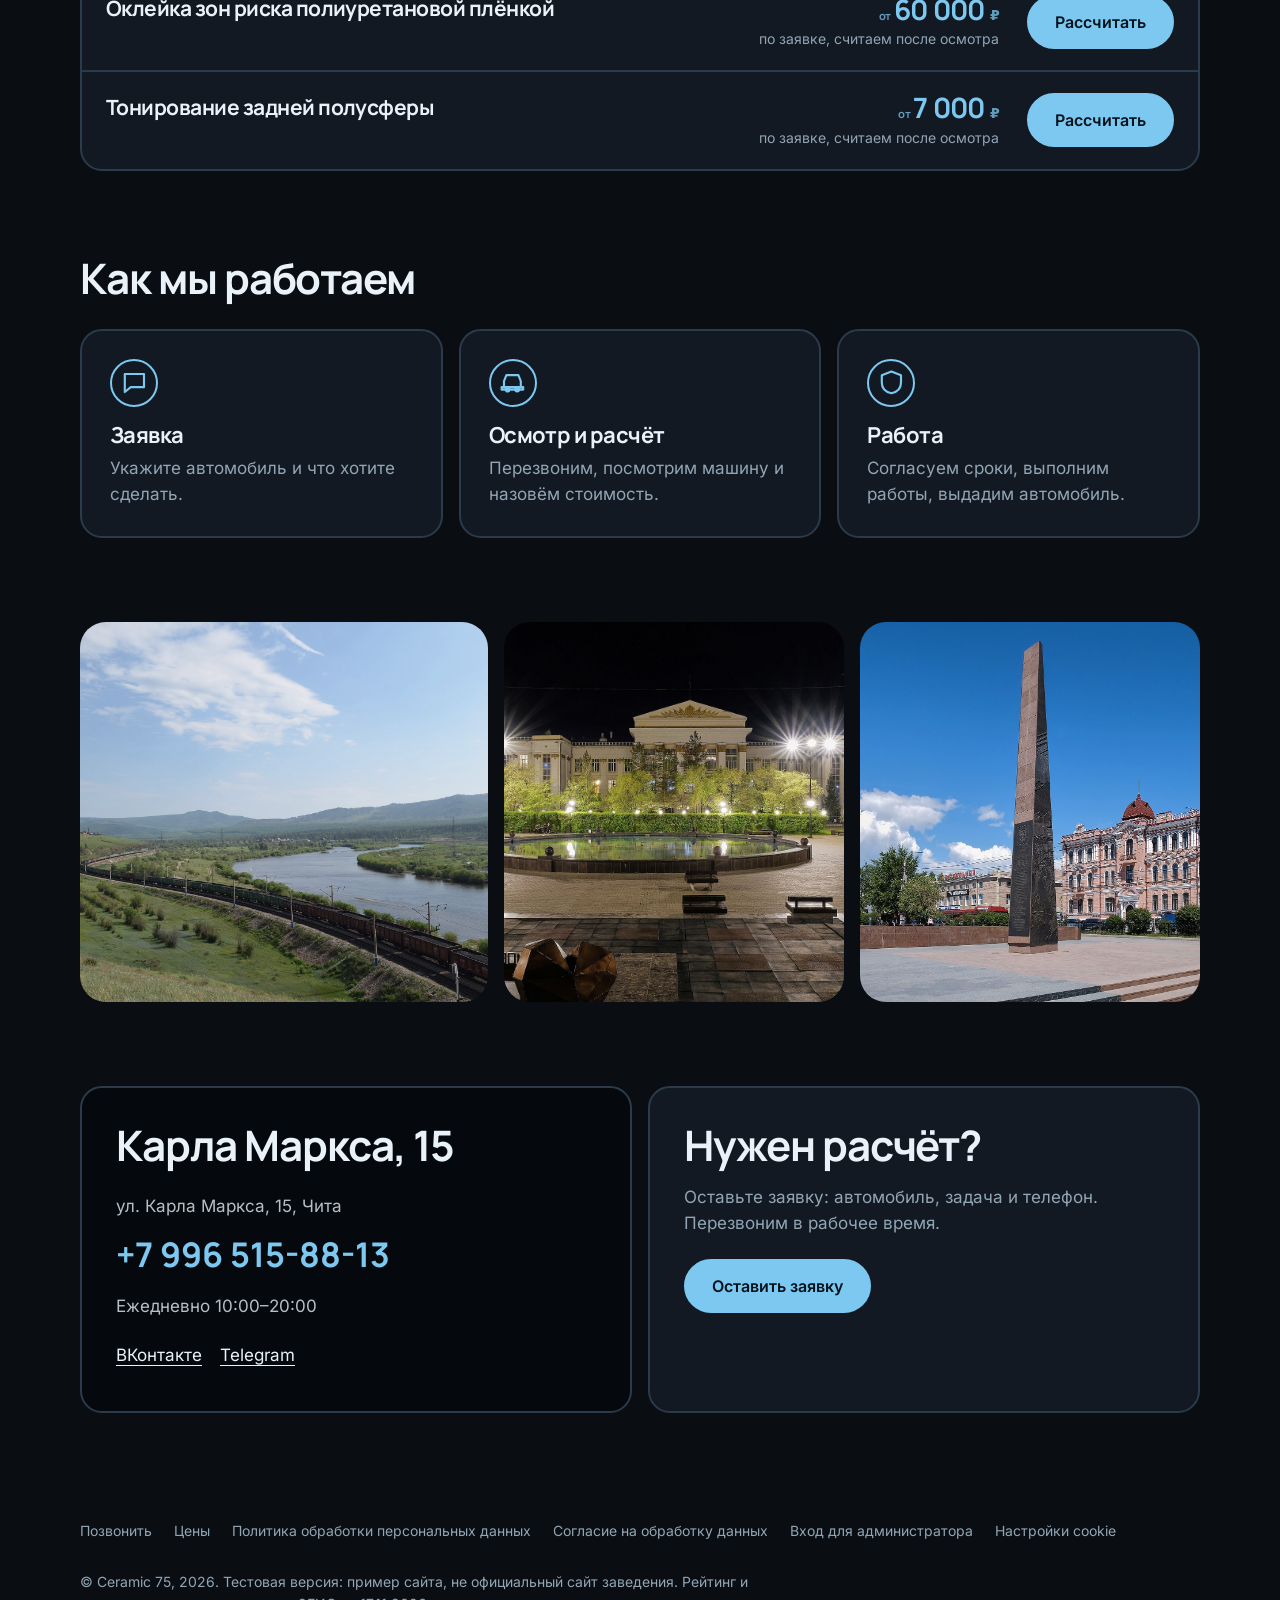
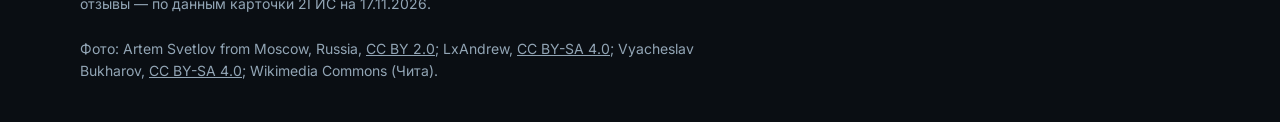
==== commit 947c4648: "Баннер cookie компактнее, крупные зоны нажатия Co-Authored-By: Claude Sonnet 5.5 <noreply@anthropic." ====
--- a/index.html
+++ b/index.html
@@ -277,7 +277,19 @@
 .cc .btn.ghost{background:rgba(255,255,255,.14);color:inherit;border-color:transparent}
 .cc .btn.ghost:hover{background:rgba(255,255,255,.24)}
 .cc .lnkbtn{background:none;border:0;color:inherit;opacity:.85;text-decoration:underline;cursor:pointer;padding:11px 6px;font-size:15px}
-@media(max-width:520px){.cc{left:10px;right:10px;padding:18px}.cc .row .btn{flex:1 1 auto}}
+@media(max-width:520px){.cc{left:10px;right:10px;padding:14px 14px 6px;border-radius:16px;font-size:13px;line-height:1.4}.cc h3{font-size:17px;margin-bottom:4px}.cc .row{gap:8px;margin-top:10px}.cc .row .btn{flex:1 1 0;min-width:0;padding:11px 8px;font-size:14px;min-height:44px}.cc .row .lnkbtn{flex:1 0 100%;text-align:center;padding:12px 6px;min-height:44px}}
+/* на широком экране баннер уходит в правый нижний угол: текст hero слева остаётся открытым */
+@media(min-width:900px){.cc{left:auto;right:20px;margin:0;max-width:400px;padding:16px 18px}.cc h3{font-size:18px}}
+
+/* зоны нажатия не меньше 44 px: подвал, контакты, шапка, подписи фото */
+footer .lnk{gap:0 22px}
+footer .lnk a,.cclink{display:inline-flex;align-items:center;min-height:44px}
+footer .legal a{display:inline-block;padding:12px 4px;margin:-12px -4px}
+.card a:not(.btn):not(.big){display:inline-flex;align-items:center;min-height:44px}
+.card .links{gap:4px 18px}
+.logo{min-height:44px}
+@media(min-width:521px){.nav-r .tel{display:inline-flex;align-items:center;min-height:44px}}
+.cc a{display:inline-block;padding:10px 2px;margin:-10px 0}
 
 @media (prefers-reduced-motion:reduce){
   html{scroll-behavior:auto}
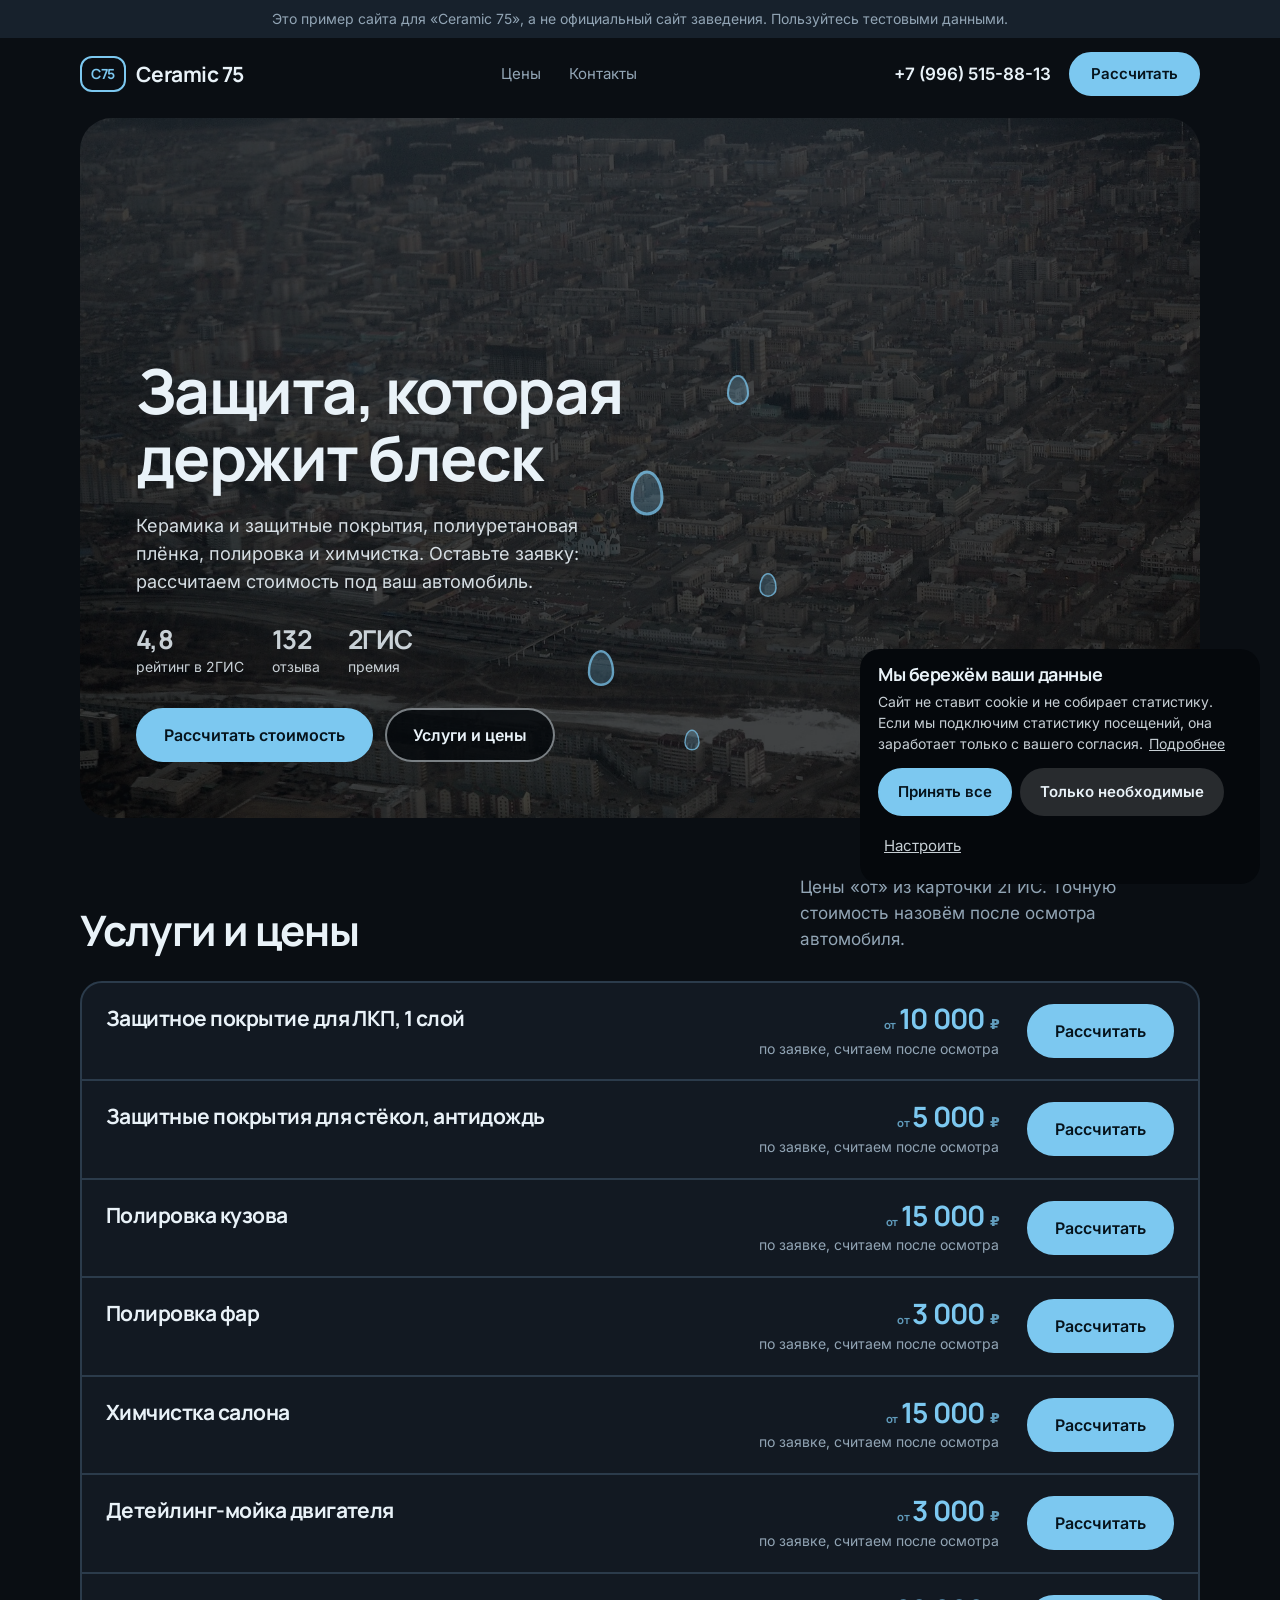
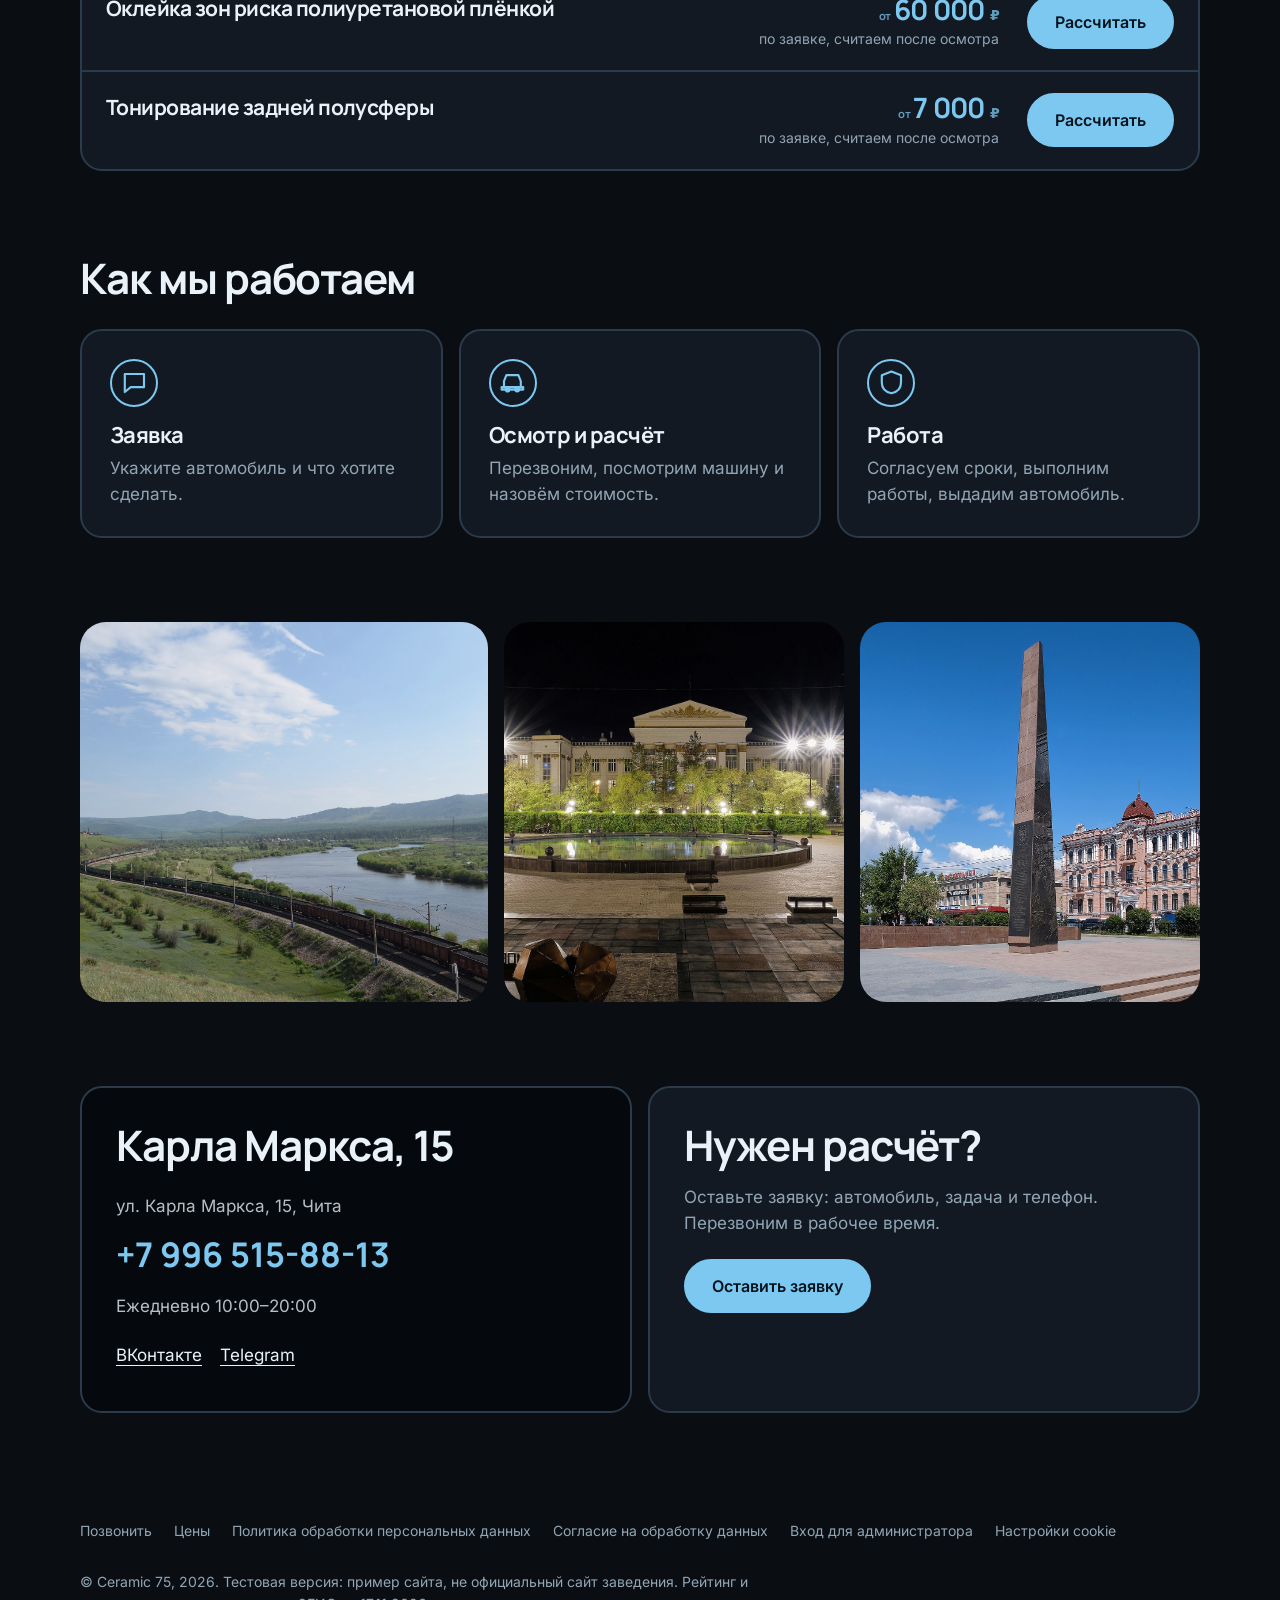
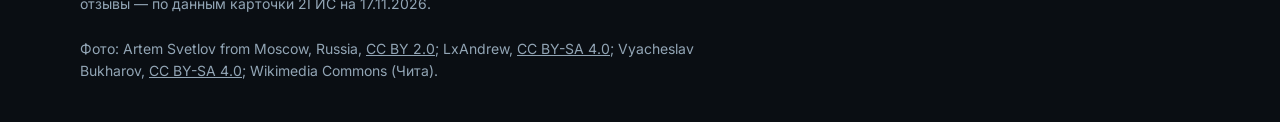
==== commit 3fb7768c: "Спокойнее первый блок: заголовок, цифры, кнопки Co-Authored-By: Claude Sonnet 5.5 <noreply@anthropic" ====
--- a/index.html
+++ b/index.html
@@ -13,7 +13,7 @@
 <link rel="icon" href="data:image/svg+xml,%3Csvg%20xmlns%3D%22http%3A%2F%2Fwww.w3.org%2F2000%2Fsvg%22%20viewBox%3D%220%200%2064%2064%22%3E%3Crect%20width%3D%2264%22%20height%3D%2264%22%20rx%3D%2214%22%20fill%3D%22%237cc8f0%22%2F%3E%3Ctext%20x%3D%2232%22%20y%3D%2243%22%20text-anchor%3D%22middle%22%20font-size%3D%2224%22%20font-family%3D%22Arial%2Csans-serif%22%20font-weight%3D%22700%22%20fill%3D%22%2306131c%22%3EC75%3C%2Ftext%3E%3C%2Fsvg%3E">
 <link rel="stylesheet" href="fonts/fonts.css">
 <style>
-:root{--bg:#0a0e13;--surface:#121922;--soft:#17212c;--ink:#e9f2f8;--mute:#92a5b5;--accent:#7cc8f0;--on-accent:#06131c;--accent-soft:#14293a;--line:#2b3b4b;--dark:#05080c;--on-dark:#e9f2f8;--live:#7cc8f0;--scrim:rgba(0,0,0,.72);--ov:rgba(6,10,14,.66);--r:22px;--rs:14px;--rm:50%;--rl:32px;--rb:999px;--bw:2px;--dw:700;--dtrack:-.025em;--dcase:none;--accent-h:#a2dafa;--accent-t:#7cc8f0;--live-a:#7cc8f0e6;--display:Manrope,system-ui,sans-serif;--text:Inter,system-ui,sans-serif}
+:root{--bg:#0a0e13;--surface:#121922;--soft:#17212c;--ink:#e9f2f8;--mute:#92a5b5;--accent:#7cc8f0;--on-accent:#06131c;--accent-soft:#14293a;--line:#2b3b4b;--dark:#05080c;--on-dark:#e9f2f8;--live:#7cc8f0;--scrim:rgba(0,0,0,.72);--ov:rgba(6,10,14,.74);--r:22px;--rs:14px;--rm:50%;--rl:32px;--rb:999px;--bw:2px;--dw:700;--dtrack:-.025em;--dcase:none;--accent-h:#a2dafa;--accent-t:#7cc8f0;--live-a:#7cc8f0e6;--display:Manrope,system-ui,sans-serif;--text:Inter,system-ui,sans-serif}
 /* Общая основа сайтов «Чита»: всё управляется переменными темы. Оформление, шрифты и композицию каждый сайт задаёт сам. */
 *{box-sizing:border-box;margin:0}
 [hidden]{display:none!important}
@@ -309,11 +309,12 @@
 
 .logo{font-weight:700;font-size:21px}
 .logo i{background:transparent;border:2px solid var(--accent);color:var(--accent);font:700 14px var(--display);border-radius:12px;min-width:46px}
-h1{font-size:clamp(38px,6vw,76px);line-height:1.04;max-width:13ch}
+h1{font-size:clamp(34px,5vw,62px);line-height:1.08;max-width:16ch;text-wrap:balance}
 .hero.v-full{min-height:min(82vh,700px)}
 .hero.v-full .pic{filter:saturate(.6) brightness(.9)}
-.hero .lead{font-size:19px;color:#d4e3ee}
-.facts b{color:var(--accent)}
+.hero .lead{font-size:18px;color:#e4eef6}
+.hero .btn.soft{background:rgba(5,8,12,.78);color:#e9f2f8;border-color:rgba(233,242,248,.5)}
+.facts b{color:var(--accent);font-size:26px}
 .drops{position:absolute;inset:0;pointer-events:none;z-index:0}
 .drops i{position:absolute;width:22px;height:30px;border-radius:50% 50% 50% 50% / 62% 62% 38% 38%;background:rgba(124,200,240,.22);border:2px solid rgba(124,200,240,.7)}
 .drops i:nth-child(1){right:12%;top:14%}
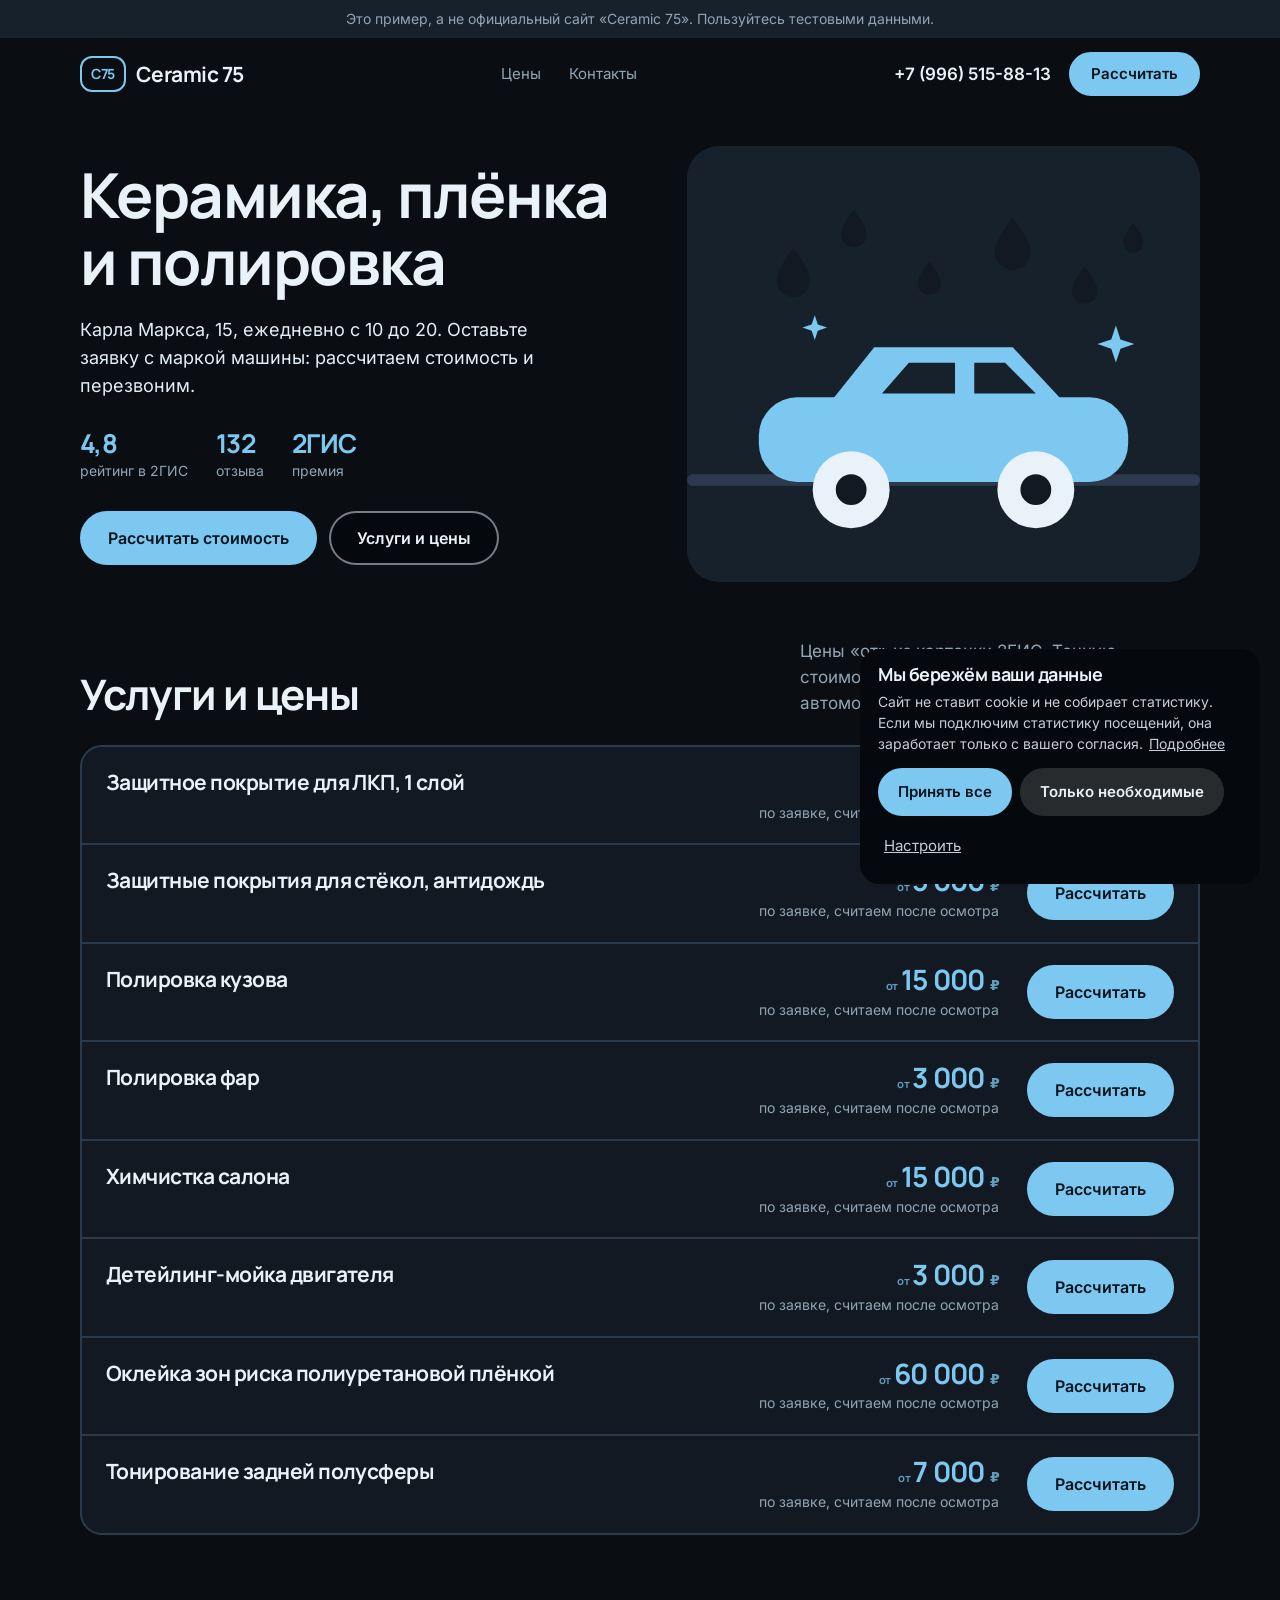
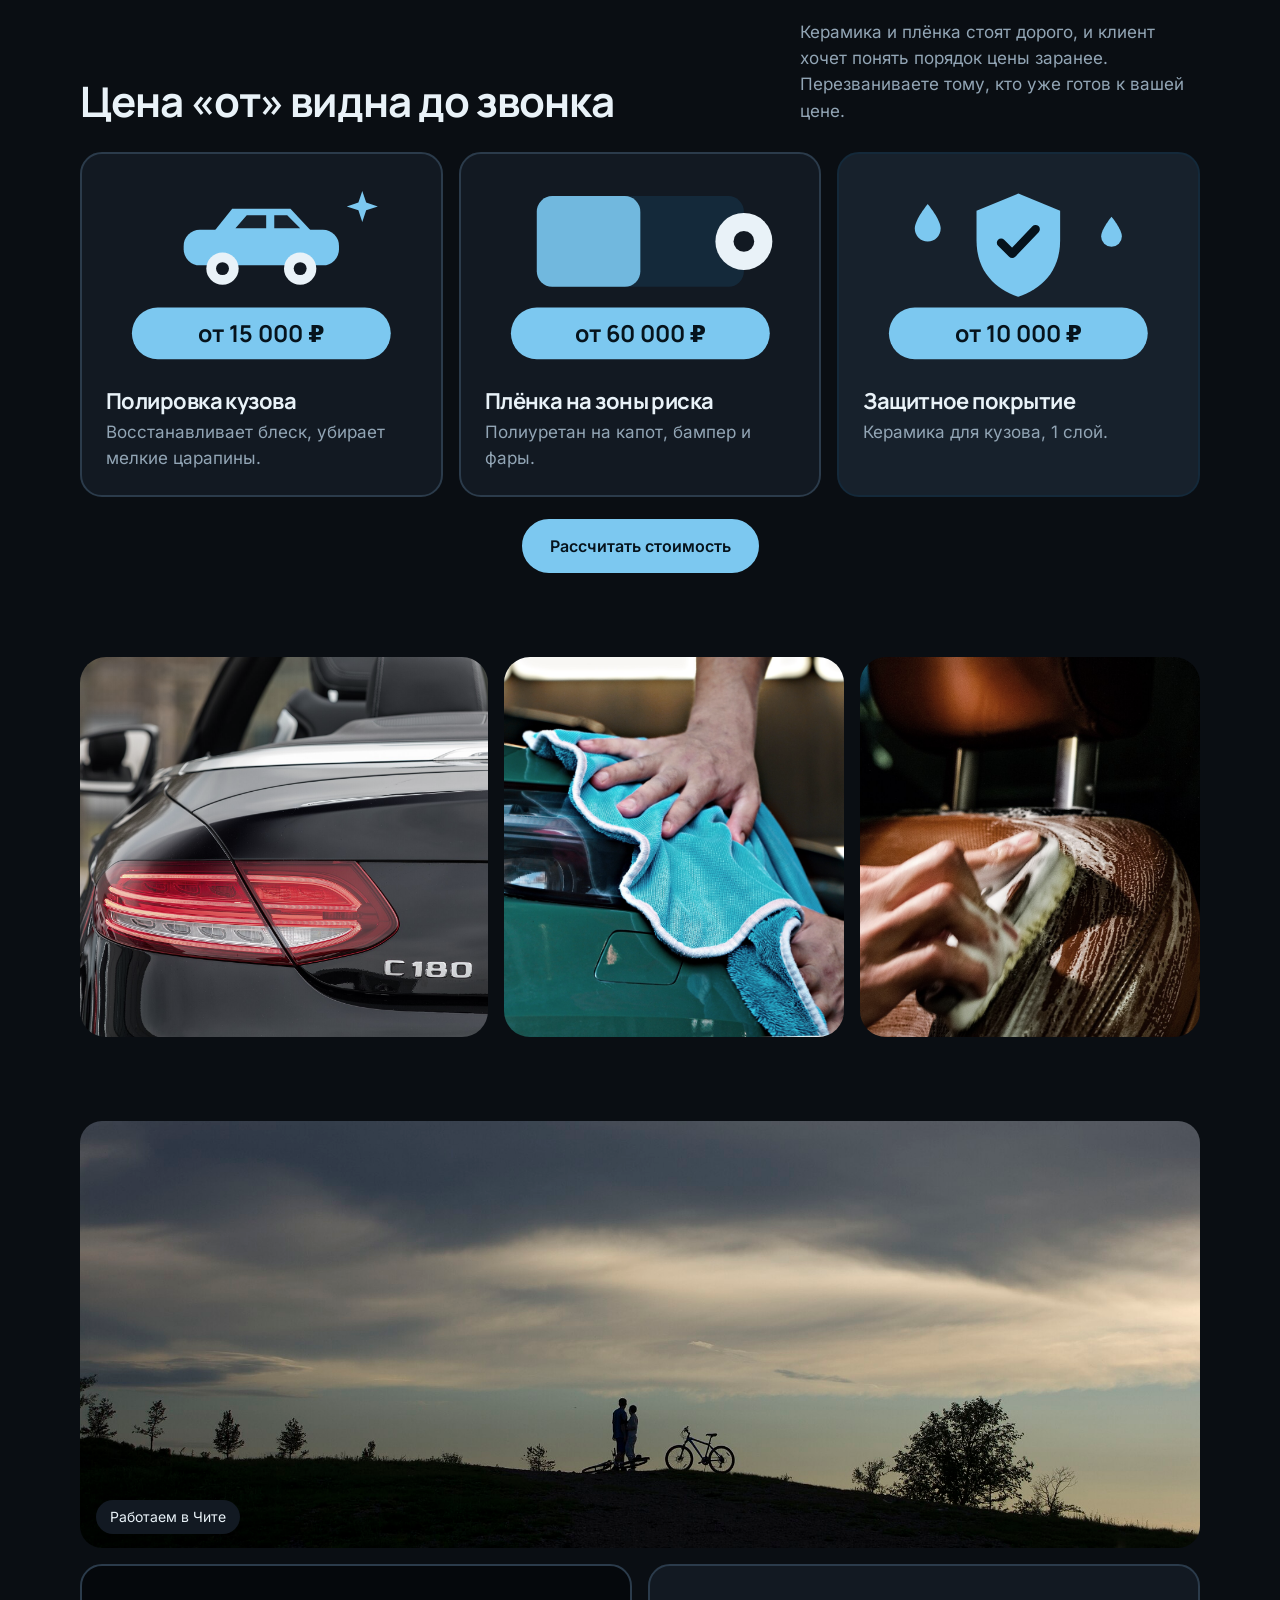
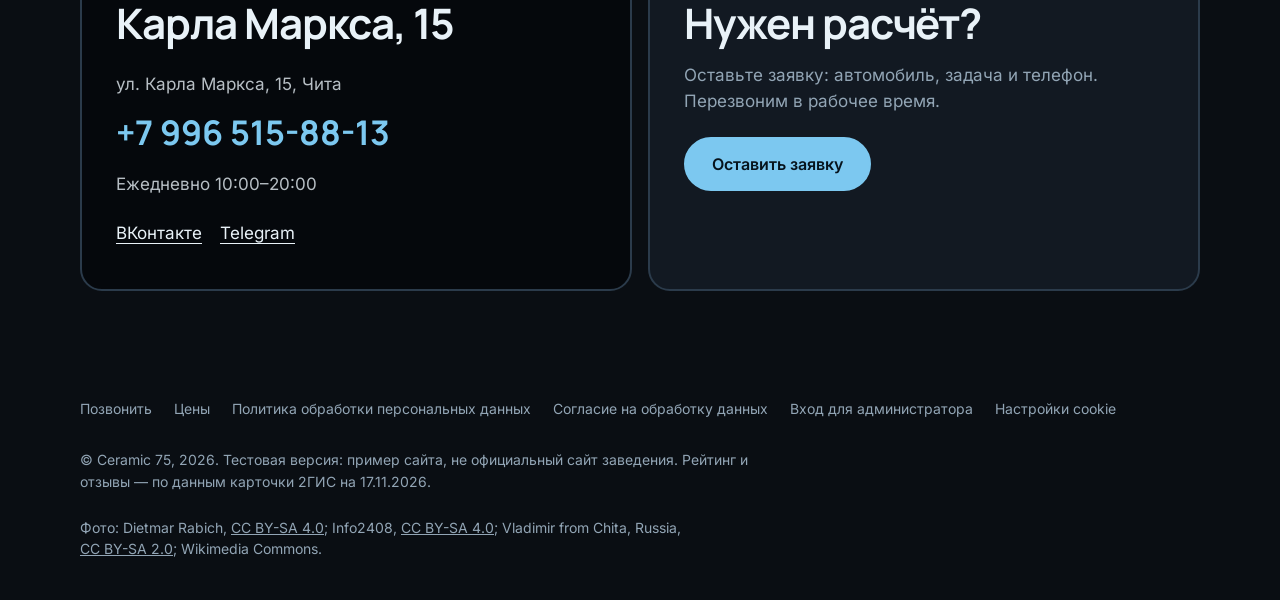
==== commit 272adc67: "Новый дизайн: первый экран на телефоне, конкретный заголовок, фото по теме, свой блок, одно фото Чит" ====
--- a/index.html
+++ b/index.html
@@ -41,6 +41,8 @@
 
 /* плашка тестовой версии */
 .demo{background:var(--soft);font-size:14px;text-align:center;padding:8px 20px;color:var(--mute)}
+/* на телефоне — одна строка, чтобы первый экран достался заголовку и кнопке записи */
+@media(max-width:600px){.demo{font-size:12.5px;padding:6px 16px;white-space:nowrap;overflow:hidden;text-overflow:ellipsis}.demo-x{display:none}}
 
 /* шапка */
 header{position:sticky;top:0;z-index:40;background:var(--bg)}
@@ -67,7 +69,8 @@
 .hero .pic{overflow:hidden;background:var(--soft);border-radius:var(--rl)}
 .hero.v-split{display:grid;grid-template-columns:1.05fr .95fr;gap:40px;align-items:center}
 .hero.v-split .pic{aspect-ratio:4/3.4}
-@media(max-width:820px){.hero.v-split{grid-template-columns:1fr;padding-top:12px;gap:24px}.hero.v-split .pic{order:-1;aspect-ratio:16/11}}
+/* на телефоне сначала заголовок и кнопка записи, фото под ними */
+@media(max-width:820px){.hero.v-split{grid-template-columns:1fr;padding-top:12px;gap:24px}.hero.v-split .pic{aspect-ratio:16/11}}
 .hero.v-full{position:relative;display:grid;align-items:end;min-height:min(78vh,640px);padding:0;border-radius:var(--rl);overflow:hidden;color:var(--on-dark);margin-top:8px}
 .hero.v-full{margin-bottom:56px}
 .hero.v-full .pic{position:absolute;inset:0;border-radius:0}
@@ -112,6 +115,19 @@
 [data-bstyle="bar"] .hour{border-radius:0;border-right:var(--bw) solid var(--line);padding:18px 0}
 [data-bstyle="bar"] .hour.free{background:var(--accent);color:var(--on-accent)}
 [data-bstyle="bar"] .hour.free:hover{background:var(--ink);color:var(--bg);transform:none}
+/* телефон: лента часов и вкладки дней обрезались по краю («13:0», «Послезавтр»), 17.11.2026.
+   Часы — сеткой по 4 в ряд без прокрутки, вкладки — на всю ширину */
+@media(max-width:600px){
+  .board-top{display:grid;grid-template-columns:minmax(0,1fr)}
+  .tabs{width:100%}
+  .tabs button{flex:1 1 0;min-width:0;padding:8px 2px;font-size:13px;letter-spacing:0}
+  .hours{display:grid;grid-template-columns:repeat(4,minmax(0,1fr));overflow:visible;cursor:auto;padding-bottom:0}
+  /* :first-child/:last-child — иначе margin:auto от широкой ленты сжимает первый и последний час в кружок (17.11.2026) */
+  .hours > .hour,.hours > .hour:first-child,.hours > .hour:last-child{min-width:0;max-width:none;margin:0;font-size:15px;letter-spacing:0;padding:13px 0}
+  .hours > p,.hours > .wait:only-child{grid-column:1/-1}
+  [data-bstyle="bar"] .hours{overflow:hidden}
+  [data-bstyle="bar"] .hour{border-bottom:var(--bw) solid var(--line)}
+}
 
 /* цены */
 .chips{display:flex;gap:8px;flex-wrap:wrap;margin-bottom:24px}
@@ -174,7 +190,30 @@
 @media(max-width:700px){.strip,.strip.three{grid-template-columns:1fr;grid-template-rows:none}.strip figure{aspect-ratio:16/10}}
 
 /* контакты */
+.hero .pic.art{display:grid;place-items:center;background:var(--soft)}
+.hero .pic.art svg{width:100%;height:100%;display:block}
+/* свой блок сайта (sites/_art.mjs → sig): карточки с векторной картинкой; цвета берутся из темы */
+.sg-g{display:grid;grid-template-columns:1fr 1fr;gap:16px}
+.sg-g.three{grid-template-columns:repeat(3,1fr)}
+.sg-g.one{grid-template-columns:1fr}
+.sg-c{margin:0;background:var(--surface);border:var(--bw) solid var(--line);border-radius:var(--r);padding:24px}
+.sg-c.on{background:var(--soft);border-color:var(--accent-soft)}
+.sg-c svg{display:block;width:100%;height:auto;margin-bottom:16px}
+.sg-c figcaption{color:var(--mute)}
+.sg-c figcaption b{display:block;font:var(--dw) 22px/1.2 var(--display);letter-spacing:var(--dtrack);text-transform:var(--dcase);color:var(--ink);margin-bottom:4px}
+.sg-cta{margin-top:22px;text-align:center}
+@media(max-width:800px){.sg-g,.sg-g.three{grid-template-columns:1fr}.sg-c{padding:18px}}
+.a-acc{fill:var(--accent)}.a-ink{fill:var(--ink)}.a-soft{fill:var(--accent-soft)}.a-live{fill:var(--live)}.a-surf{fill:var(--surface)}
+.a-mute{fill:var(--line)}.a-line{fill:var(--line)}.a-glass{fill:var(--soft)}.a-bg{fill:var(--soft)}
+.a-ring{stroke:var(--mute);stroke-width:6}.a-hand{fill:none;stroke:var(--ink);stroke-width:6;stroke-linecap:round}
+.a-tick{fill:none;stroke:var(--ink);stroke-width:6;stroke-linecap:round;stroke-linejoin:round}
+.a-arrow{fill:none;stroke:var(--accent);stroke-width:6;stroke-linecap:round;stroke-linejoin:round}
+.a-tickw{fill:none;stroke:var(--on-accent);stroke-width:7;stroke-linecap:round;stroke-linejoin:round}
+.a-t{font:700 20px var(--display);fill:var(--ink)}.a-ts{font:600 15px var(--text);fill:var(--mute)}.a-tw{font:700 18px var(--display);fill:var(--on-accent)}
 .contact{display:grid;grid-template-columns:1fr 1fr;gap:16px}
+.city{position:relative;margin-bottom:16px;border-radius:var(--r);overflow:hidden;aspect-ratio:21/8}
+.city figcaption{position:absolute;left:16px;bottom:14px;background:var(--surface);color:var(--ink);font-size:14px;padding:6px 14px;border-radius:var(--rb)}
+@media(max-width:700px){.city{aspect-ratio:16/10}}
 .card{border-radius:var(--r);padding:34px;background:var(--soft)}
 .card.dark{background:var(--dark);color:var(--on-dark)}
 .card.dark p{opacity:.78}
@@ -184,7 +223,10 @@
 .card .txt{color:var(--mute);margin-bottom:22px}
 .card .links{display:flex;gap:14px;flex-wrap:wrap;margin-top:14px}
 .card .links a{text-decoration:underline;text-underline-offset:4px}
-@media(max-width:700px){.contact{grid-template-columns:1fr}.card{padding:26px}}
+@media(max-width:700px){.contact{grid-template-columns:minmax(0,1fr)}.card{padding:26px}.card .big{font-size:clamp(19px,6vw,30px)}}
+/* номер не переносится по дефису; карточка не шире колонки даже при широком шрифте (Detailing №1, 17.11.2026) */
+.contact > *{min-width:0}
+.card .big{white-space:nowrap;overflow:hidden;text-overflow:ellipsis}
 
 /* подвал */
 footer{padding:12px 0 40px;color:var(--mute);font-size:14px}
@@ -300,6 +342,7 @@
 
 /* цифры из карточки 2ГИС под заголовком */
 .facts{display:flex;gap:28px;flex-wrap:wrap;list-style:none;padding:0;margin:0 0 30px}
+@media(max-width:440px){.facts{gap:18px;flex-wrap:nowrap;margin-bottom:22px}.facts li{min-width:0}}
 .facts li{font-size:14px;color:var(--mute)}
 .facts b{display:block;font:var(--dw) 36px/1 var(--display);letter-spacing:var(--dtrack);color:var(--ink);margin-bottom:4px}
 .hero.v-full .facts li{color:inherit;opacity:.85}
@@ -307,6 +350,7 @@
 
 /* ---- оформление «Ceramic 75» ---- */
 
+.hero .drops{display:none}
 .logo{font-weight:700;font-size:21px}
 .logo i{background:transparent;border:2px solid var(--accent);color:var(--accent);font:700 14px var(--display);border-radius:12px;min-width:46px}
 h1{font-size:clamp(34px,5vw,62px);line-height:1.08;max-width:16ch;text-wrap:balance}
@@ -339,7 +383,7 @@
 </head>
 <body data-plans="table" data-bstyle="pills">
 <a class="skip" href="#ceny">Перейти к ценам</a>
-<div class="demo" role="note">Это пример сайта для «Ceramic 75», а не официальный сайт заведения. Пользуйтесь тестовыми данными.</div>
+<div class="demo" role="note">Это пример, а не официальный сайт «Ceramic 75»<span class="demo-x">. Пользуйтесь тестовыми данными</span>.</div>
 
 <header>
   <div class="wrap nav">
@@ -353,11 +397,11 @@
 </header>
 
 <main class="wrap">
-  <div class="hero v-full"><div class="pic"><img src="img/aerial.jpg" width="1600" height="1000" alt="Чита с высоты" fetchpriority="high"></div><div class="in"><span class="drops" aria-hidden="true"><i></i><i></i><i></i><i></i><i></i></span><h1>Защита, которая держит блеск</h1><p class="lead">Керамика и защитные покрытия, полиуретановая плёнка, полировка и химчистка. Оставьте заявку: рассчитаем стоимость под ваш автомобиль.</p><ul class="facts"><li><b>4,8</b>рейтинг в 2ГИС</li><li><b>132</b>отзыва</li><li><b>2ГИС</b>премия</li></ul><div class="cta"><button class="btn" type="button" data-book>Рассчитать стоимость</button><a class="btn soft" href="#ceny">Услуги и цены</a></div></div></div>
+  <div class="hero v-split"><div class="in"><span class="drops" aria-hidden="true"><i></i><i></i><i></i><i></i><i></i></span><h1>Керамика, плёнка и&nbsp;полировка</h1><p class="lead">Карла Маркса, 15, ежедневно с 10 до 20. Оставьте заявку с маркой машины: рассчитаем стоимость и перезвоним.</p><ul class="facts"><li><b>4,8</b>рейтинг в 2ГИС</li><li><b>132</b>отзыва</li><li><b>2ГИС</b>премия</li></ul><div class="cta"><button class="btn" type="button" data-book>Рассчитать стоимость</button><a class="btn soft" href="#ceny">Услуги и цены</a></div></div><div class="pic art"><svg viewBox="0 0 400 300" role="img" aria-label="Машина под защитным покрытием, капли скатываются"><rect class="a-bg" width="400" height="300"/><rect class="a-line" x="0" y="236" width="400" height="9" rx="4.5"/><g transform="translate(56 128) scale(3)"><rect class="a-acc" x="0" y="16" width="96" height="22" rx="10"/><path class="a-acc" d="M18 18 30 3h36l14 15z"/><path class="a-glass" d="M32 15 39 7h12v8zM56 7h8l8 8H56z"/><circle class="a-ink" cx="24" cy="40" r="10"/><circle class="a-surf" cx="24" cy="40" r="4"/><circle class="a-ink" cx="72" cy="40" r="10"/><circle class="a-surf" cx="72" cy="40" r="4"/></g><path class="a-surf" transform="translate(70 60) scale(1.3)" d="M10 0C10 0 0 12 0 19a10 10 0 0 0 20 0C20 12 10 0 10 0z"/><path class="a-surf" transform="translate(120 30) scale(1)" d="M10 0C10 0 0 12 0 19a10 10 0 0 0 20 0C20 12 10 0 10 0z"/><path class="a-surf" transform="translate(180 70) scale(0.9)" d="M10 0C10 0 0 12 0 19a10 10 0 0 0 20 0C20 12 10 0 10 0z"/><path class="a-surf" transform="translate(240 36) scale(1.4)" d="M10 0C10 0 0 12 0 19a10 10 0 0 0 20 0C20 12 10 0 10 0z"/><path class="a-surf" transform="translate(300 74) scale(1)" d="M10 0C10 0 0 12 0 19a10 10 0 0 0 20 0C20 12 10 0 10 0z"/><path class="a-surf" transform="translate(340 40) scale(0.8)" d="M10 0C10 0 0 12 0 19a10 10 0 0 0 20 0C20 12 10 0 10 0z"/><path class="a-live" transform="translate(320 120) scale(1.2)" d="M12 0l3 9 9 3-9 3-3 9-3-9-9-3 9-3z"/><path class="a-live" transform="translate(90 112) scale(0.8)" d="M12 0l3 9 9 3-9 3-3 9-3-9-9-3 9-3z"/></svg></div></div>
   <section id="ceny" aria-labelledby="h-ceny"><div class="head"><h2 id="h-ceny">Услуги и цены</h2><p>Цены «от» из карточки 2ГИС. Точную стоимость назовём после осмотра автомобиля.</p></div><div class="chips" id="chips" aria-label="Класс автомобиля"></div><div class="plans" id="plans"></div></section>
-  <section aria-labelledby="h-how"><div class="head"><h2 id="h-how">Как мы работаем</h2></div><div class="steps"><div class="step"><i aria-hidden="true"><svg class="ic" viewBox="0 0 24 24" aria-hidden="true"><path d="M4 5h16v11H9l-5 4z"/></svg></i><h3>Заявка</h3><p>Укажите автомобиль и что хотите сделать.</p></div><div class="step"><i aria-hidden="true"><svg class="ic" viewBox="0 0 24 24" aria-hidden="true"><path d="M5 16V11l2-5h10l2 5v5"/><path d="M3 16h18v2H3z"/><circle cx="8" cy="18" r="1.5"/><circle cx="16" cy="18" r="1.5"/></svg></i><h3>Осмотр и расчёт</h3><p>Перезвоним, посмотрим машину и назовём стоимость.</p></div><div class="step"><i aria-hidden="true"><svg class="ic" viewBox="0 0 24 24" aria-hidden="true"><path d="M12 3l8 3v6c0 5-3.5 8-8 9-4.5-1-8-4-8-9V6z"/></svg></i><h3>Работа</h3><p>Согласуем сроки, выполним работы, выдадим автомобиль.</p></div></div></section>
-  <section aria-label="Чита"><div class="strip three"><figure><img src="img/strelka.jpg" width="1600" height="1000" alt="Река и железная дорога под Читой" loading="lazy"></figure><figure><img src="img/lenin.jpg" width="1600" height="1000" alt="Стела «Город трудовой доблести» и здание на площади в Чите" loading="lazy"></figure><figure><img src="img/stele.jpg" width="1600" height="1000" alt="Ночная площадь с фонтаном в Чите" loading="lazy"></figure></div></section>
-  <section id="kontakty" aria-labelledby="h-kont"><div class="contact"><div class="card dark"><h2 id="h-kont">Карла Маркса, 15</h2><p><a id="c-addr" href="#" target="_blank" rel="noopener">ул. Карла Маркса, 15, Чита</a></p><a class="big" id="c-tel" href="#"></a><p id="c-hrs"></p><div class="links" id="c-links"></div></div><div class="card"><h2>Нужен расчёт?</h2><p class="txt">Оставьте заявку: автомобиль, задача и телефон. Перезвоним в рабочее время.</p><button class="btn" type="button" data-book>Оставить заявку</button></div></div></section>
+  <section class="sg" aria-labelledby="h-ceny"><div class="head"><h2 id="h-ceny">Цена «от» видна до звонка</h2><p>Керамика и плёнка стоят дорого, и клиент хочет понять порядок цены заранее. Перезваниваете тому, кто уже готов к вашей цене.</p></div><div class="sg-g three"><figure class="sg-c"><svg viewBox="0 0 240 150" role="img" aria-label="от 15 000 ₽"><g transform="translate(60 20) scale(1.25)"><rect class="a-acc" x="0" y="16" width="96" height="22" rx="10"/><path class="a-acc" d="M18 18 30 3h36l14 15z"/><path class="a-glass" d="M32 15 39 7h12v8zM56 7h8l8 8H56z"/><circle class="a-ink" cx="24" cy="40" r="10"/><circle class="a-surf" cx="24" cy="40" r="4"/><circle class="a-ink" cx="72" cy="40" r="10"/><circle class="a-surf" cx="72" cy="40" r="4"/></g><path class="a-live" transform="translate(186 10) scale(1)" d="M12 0l3 9 9 3-9 3-3 9-3-9-9-3 9-3z"/><rect class="a-acc" x="20" y="100" width="200" height="40" rx="20"/><text class="a-tw" x="120" y="127" text-anchor="middle">от 15 000 ₽</text></svg><figcaption><b>Полировка кузова</b>Восстанавливает блеск, убирает мелкие царапины.</figcaption></figure><figure class="sg-c"><svg viewBox="0 0 240 150" role="img" aria-label="от 60 000 ₽"><rect class="a-soft" x="40" y="14" width="160" height="70" rx="12"/><rect class="a-acc" x="40" y="14" width="80" height="70" rx="12" style="opacity:.9"/><circle class="a-ink" cx="200" cy="49" r="22"/><circle class="a-surf" cx="200" cy="49" r="8"/><rect class="a-acc" x="20" y="100" width="200" height="40" rx="20"/><text class="a-tw" x="120" y="127" text-anchor="middle">от 60 000 ₽</text></svg><figcaption><b>Плёнка на зоны риска</b>Полиуретан на капот, бампер и фары.</figcaption></figure><figure class="sg-c on"><svg viewBox="0 0 240 150" role="img" aria-label="от 10 000 ₽"><g transform="translate(120 50) scale(0.95)"><path class="a-acc" d="M0-40 34-26v24c0 26-16 40-34 46C-18 38-34 24-34-2v-24z"/><path class="a-tickw" d="m-14 0 9 9 19-20"/></g><path class="a-acc" transform="translate(40 20) scale(1)" d="M10 0C10 0 0 12 0 19a10 10 0 0 0 20 0C20 12 10 0 10 0z"/><path class="a-acc" transform="translate(184 30) scale(0.8)" d="M10 0C10 0 0 12 0 19a10 10 0 0 0 20 0C20 12 10 0 10 0z"/><rect class="a-acc" x="20" y="100" width="200" height="40" rx="20"/><text class="a-tw" x="120" y="127" text-anchor="middle">от 10 000 ₽</text></svg><figcaption><b>Защитное покрытие</b>Керамика для кузова, 1 слой.</figcaption></figure></div><p class="sg-cta"><button class="btn" type="button" data-book data-service="Полировка кузова">Рассчитать стоимость</button></p></section>
+  <section aria-label="Чита"><div class="strip three"><figure><img src="img/glossy.jpg" width="1600" height="1000" alt="Чистый блестящий чёрный кузов крупным планом" loading="lazy"></figure><figure><img src="img/towel.jpg" width="1600" height="1000" alt="Кузов протирают мягкой микрофиброй" loading="lazy"></figure><figure><img src="img/interior.jpg" width="1600" height="1000" alt="Химчистка сиденья в салоне" loading="lazy"></figure></div></section>
+  <section id="kontakty" aria-labelledby="h-kont"><figure class="city"><img src="img/titov.jpg" width="1600" height="1000" alt="Сопка над Читой на закате" loading="lazy"><figcaption>Работаем в Чите</figcaption></figure><div class="contact"><div class="card dark"><h2 id="h-kont">Карла Маркса, 15</h2><p><a id="c-addr" href="#" target="_blank" rel="noopener">ул. Карла Маркса, 15, Чита</a></p><a class="big" id="c-tel" href="#"></a><p id="c-hrs"></p><div class="links" id="c-links"></div></div><div class="card"><h2>Нужен расчёт?</h2><p class="txt">Оставьте заявку: автомобиль, задача и телефон. Перезвоним в рабочее время.</p><button class="btn" type="button" data-book>Оставить заявку</button></div></div></section>
 </main>
 
 <footer>
@@ -371,7 +415,7 @@
     </div>
     <div class="legal">
       <p>© <span id="fbrand">Ceramic 75</span>, 2026. Тестовая версия: пример сайта, не официальный сайт заведения. Рейтинг и отзывы — по данным карточки 2ГИС на 17.11.2026.</p>
-      <p>Фото: Artem Svetlov from Moscow, Russia, <a href="https://creativecommons.org/licenses/by/2.0" target="_blank" rel="noopener">CC BY 2.0</a>; LxAndrew, <a href="https://creativecommons.org/licenses/by-sa/4.0" target="_blank" rel="noopener">CC BY-SA 4.0</a>; Vyacheslav Bukharov, <a href="https://creativecommons.org/licenses/by-sa/4.0" target="_blank" rel="noopener">CC BY-SA 4.0</a>; Wikimedia Commons (Чита).</p>
+      <p>Фото: Dietmar Rabich, <a href="https://creativecommons.org/licenses/by-sa/4.0" target="_blank" rel="noopener">CC BY-SA 4.0</a>; Info2408, <a href="https://creativecommons.org/licenses/by-sa/4.0" target="_blank" rel="noopener">CC BY-SA 4.0</a>; Vladimir from Chita, Russia, <a href="https://creativecommons.org/licenses/by-sa/2.0" target="_blank" rel="noopener">CC BY-SA 2.0</a>; Wikimedia Commons.</p>
     </div>
   </div>
 </footer>
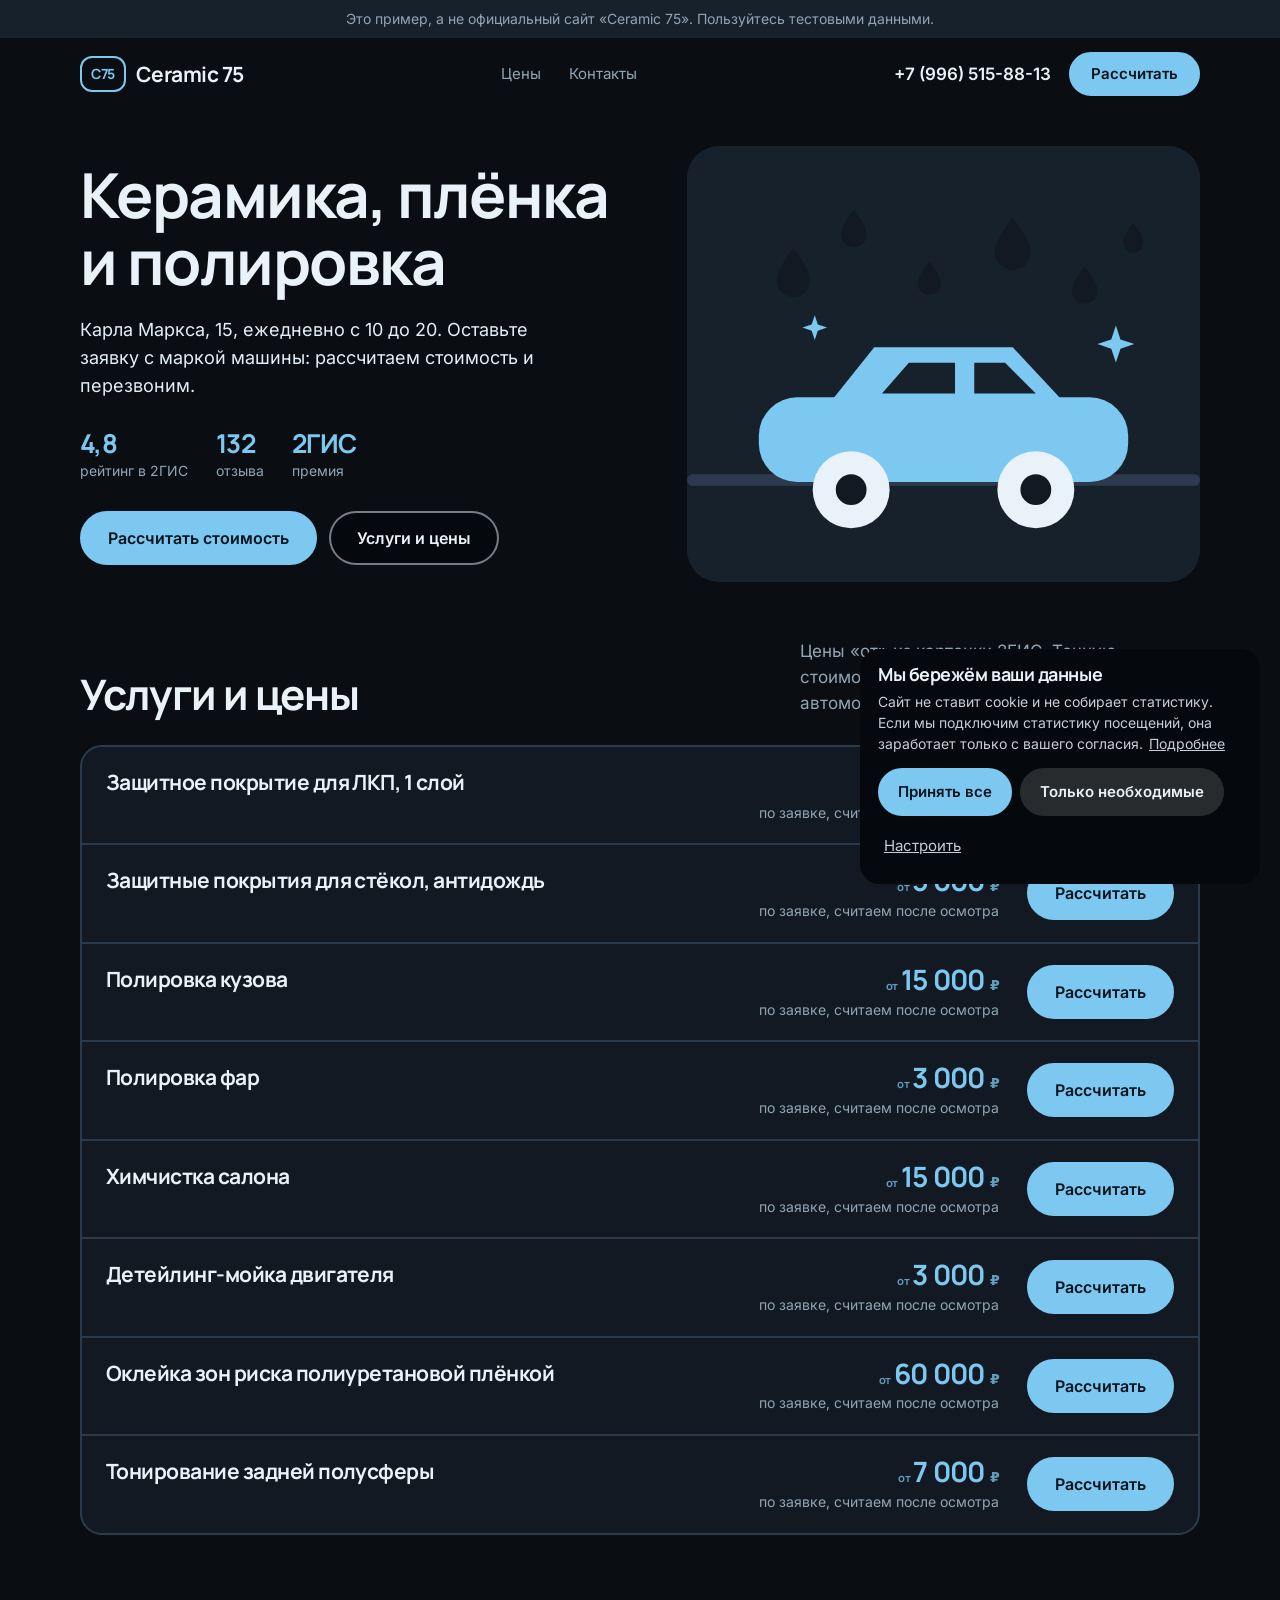
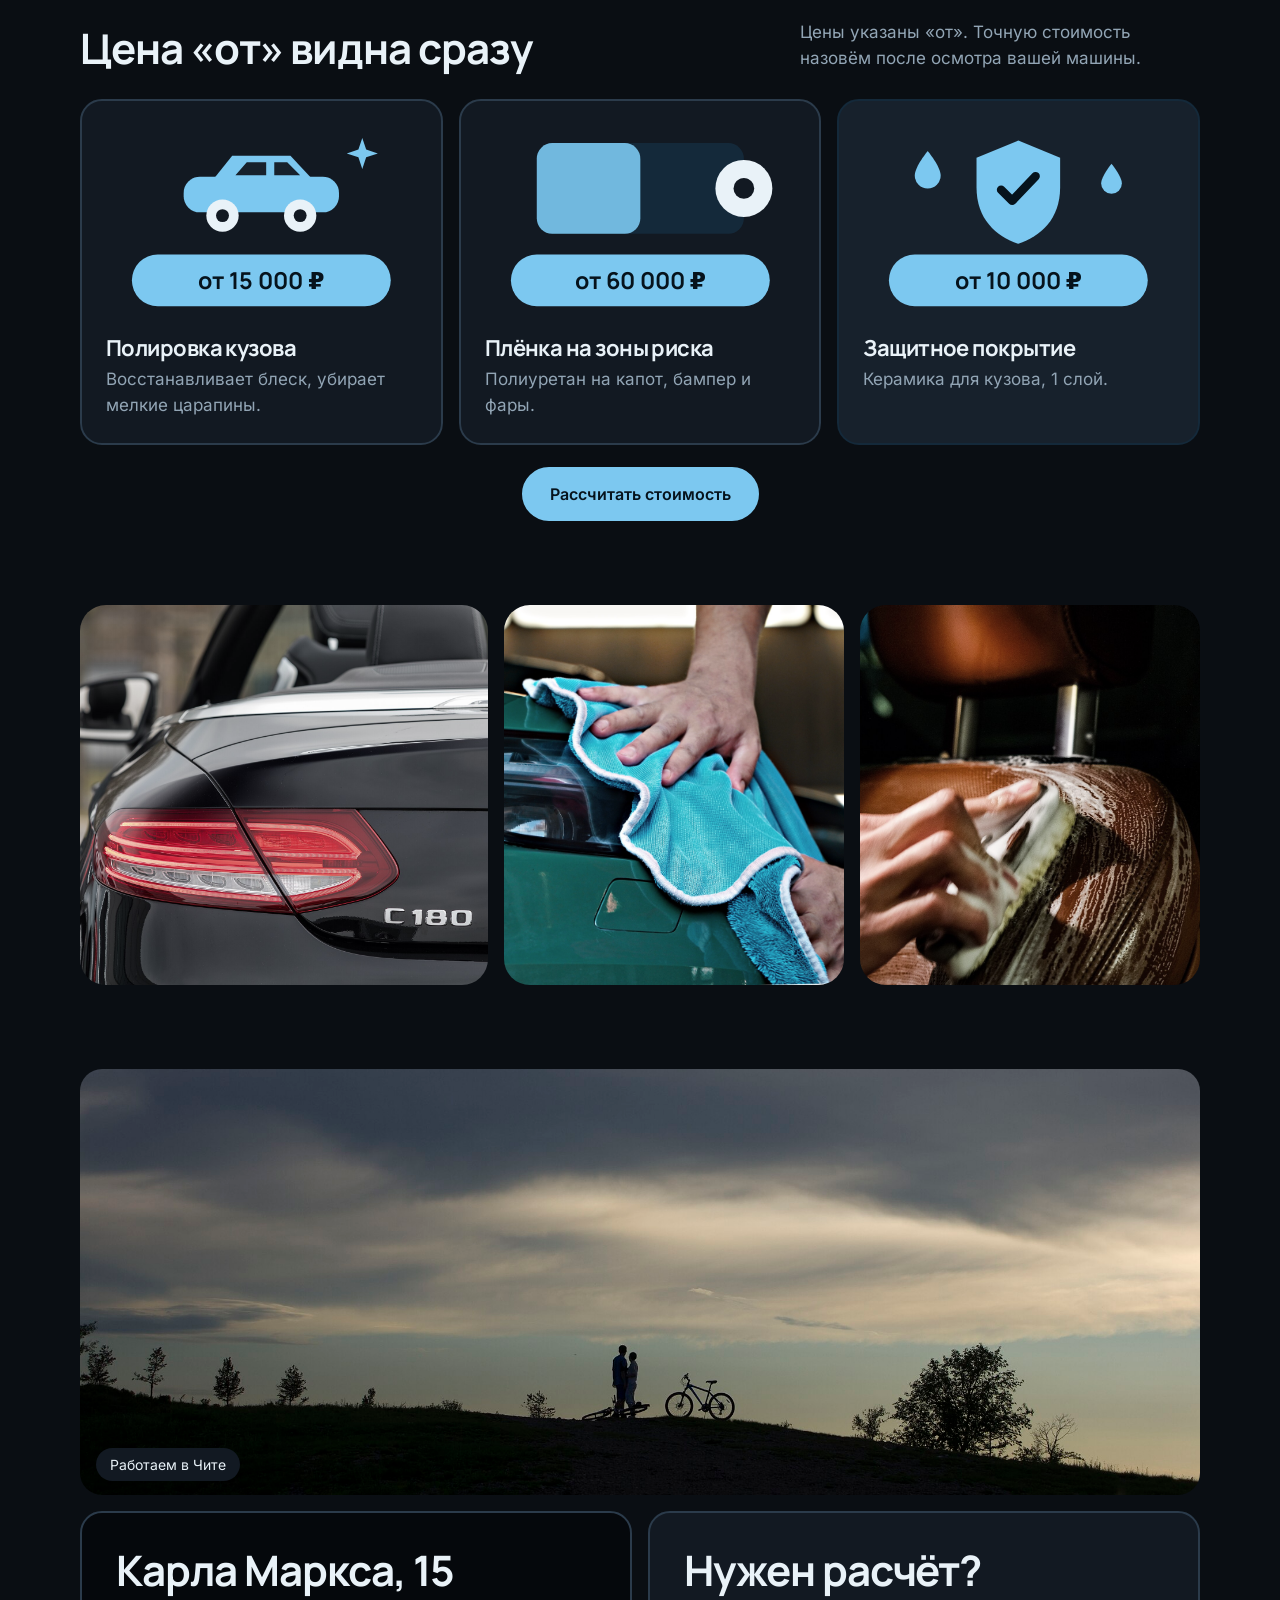
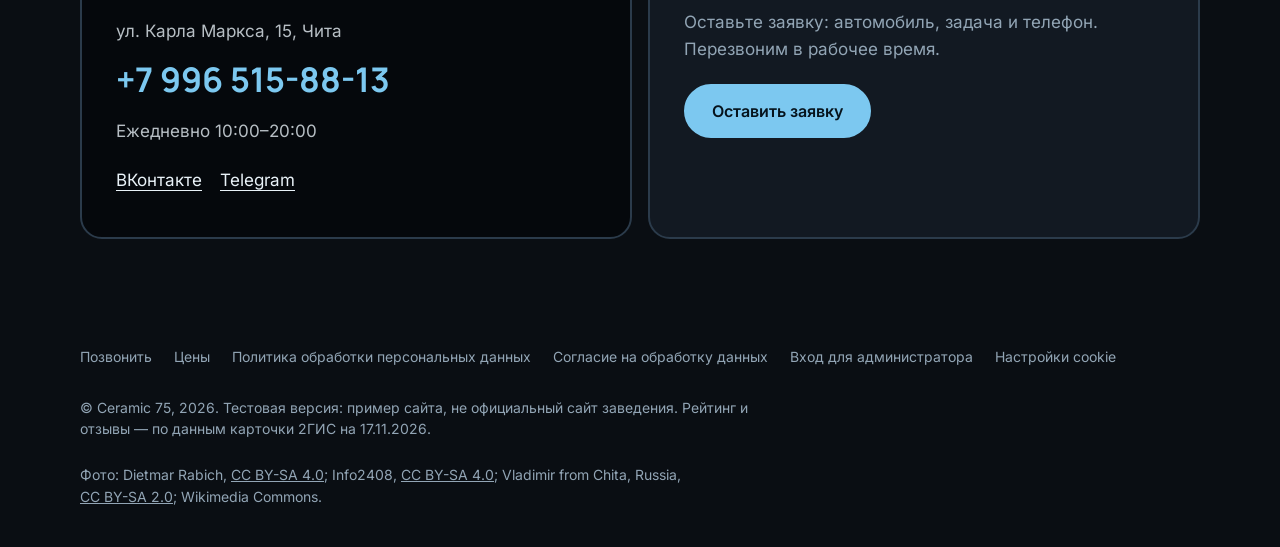
==== commit fad15120: "Новый дизайн: первый экран на телефоне, конкретный заголовок, фото по теме, свой блок, одно фото Чит" ====
--- a/index.html
+++ b/index.html
@@ -399,7 +399,7 @@
 <main class="wrap">
   <div class="hero v-split"><div class="in"><span class="drops" aria-hidden="true"><i></i><i></i><i></i><i></i><i></i></span><h1>Керамика, плёнка и&nbsp;полировка</h1><p class="lead">Карла Маркса, 15, ежедневно с 10 до 20. Оставьте заявку с маркой машины: рассчитаем стоимость и перезвоним.</p><ul class="facts"><li><b>4,8</b>рейтинг в 2ГИС</li><li><b>132</b>отзыва</li><li><b>2ГИС</b>премия</li></ul><div class="cta"><button class="btn" type="button" data-book>Рассчитать стоимость</button><a class="btn soft" href="#ceny">Услуги и цены</a></div></div><div class="pic art"><svg viewBox="0 0 400 300" role="img" aria-label="Машина под защитным покрытием, капли скатываются"><rect class="a-bg" width="400" height="300"/><rect class="a-line" x="0" y="236" width="400" height="9" rx="4.5"/><g transform="translate(56 128) scale(3)"><rect class="a-acc" x="0" y="16" width="96" height="22" rx="10"/><path class="a-acc" d="M18 18 30 3h36l14 15z"/><path class="a-glass" d="M32 15 39 7h12v8zM56 7h8l8 8H56z"/><circle class="a-ink" cx="24" cy="40" r="10"/><circle class="a-surf" cx="24" cy="40" r="4"/><circle class="a-ink" cx="72" cy="40" r="10"/><circle class="a-surf" cx="72" cy="40" r="4"/></g><path class="a-surf" transform="translate(70 60) scale(1.3)" d="M10 0C10 0 0 12 0 19a10 10 0 0 0 20 0C20 12 10 0 10 0z"/><path class="a-surf" transform="translate(120 30) scale(1)" d="M10 0C10 0 0 12 0 19a10 10 0 0 0 20 0C20 12 10 0 10 0z"/><path class="a-surf" transform="translate(180 70) scale(0.9)" d="M10 0C10 0 0 12 0 19a10 10 0 0 0 20 0C20 12 10 0 10 0z"/><path class="a-surf" transform="translate(240 36) scale(1.4)" d="M10 0C10 0 0 12 0 19a10 10 0 0 0 20 0C20 12 10 0 10 0z"/><path class="a-surf" transform="translate(300 74) scale(1)" d="M10 0C10 0 0 12 0 19a10 10 0 0 0 20 0C20 12 10 0 10 0z"/><path class="a-surf" transform="translate(340 40) scale(0.8)" d="M10 0C10 0 0 12 0 19a10 10 0 0 0 20 0C20 12 10 0 10 0z"/><path class="a-live" transform="translate(320 120) scale(1.2)" d="M12 0l3 9 9 3-9 3-3 9-3-9-9-3 9-3z"/><path class="a-live" transform="translate(90 112) scale(0.8)" d="M12 0l3 9 9 3-9 3-3 9-3-9-9-3 9-3z"/></svg></div></div>
   <section id="ceny" aria-labelledby="h-ceny"><div class="head"><h2 id="h-ceny">Услуги и цены</h2><p>Цены «от» из карточки 2ГИС. Точную стоимость назовём после осмотра автомобиля.</p></div><div class="chips" id="chips" aria-label="Класс автомобиля"></div><div class="plans" id="plans"></div></section>
-  <section class="sg" aria-labelledby="h-ceny"><div class="head"><h2 id="h-ceny">Цена «от» видна до звонка</h2><p>Керамика и плёнка стоят дорого, и клиент хочет понять порядок цены заранее. Перезваниваете тому, кто уже готов к вашей цене.</p></div><div class="sg-g three"><figure class="sg-c"><svg viewBox="0 0 240 150" role="img" aria-label="от 15 000 ₽"><g transform="translate(60 20) scale(1.25)"><rect class="a-acc" x="0" y="16" width="96" height="22" rx="10"/><path class="a-acc" d="M18 18 30 3h36l14 15z"/><path class="a-glass" d="M32 15 39 7h12v8zM56 7h8l8 8H56z"/><circle class="a-ink" cx="24" cy="40" r="10"/><circle class="a-surf" cx="24" cy="40" r="4"/><circle class="a-ink" cx="72" cy="40" r="10"/><circle class="a-surf" cx="72" cy="40" r="4"/></g><path class="a-live" transform="translate(186 10) scale(1)" d="M12 0l3 9 9 3-9 3-3 9-3-9-9-3 9-3z"/><rect class="a-acc" x="20" y="100" width="200" height="40" rx="20"/><text class="a-tw" x="120" y="127" text-anchor="middle">от 15 000 ₽</text></svg><figcaption><b>Полировка кузова</b>Восстанавливает блеск, убирает мелкие царапины.</figcaption></figure><figure class="sg-c"><svg viewBox="0 0 240 150" role="img" aria-label="от 60 000 ₽"><rect class="a-soft" x="40" y="14" width="160" height="70" rx="12"/><rect class="a-acc" x="40" y="14" width="80" height="70" rx="12" style="opacity:.9"/><circle class="a-ink" cx="200" cy="49" r="22"/><circle class="a-surf" cx="200" cy="49" r="8"/><rect class="a-acc" x="20" y="100" width="200" height="40" rx="20"/><text class="a-tw" x="120" y="127" text-anchor="middle">от 60 000 ₽</text></svg><figcaption><b>Плёнка на зоны риска</b>Полиуретан на капот, бампер и фары.</figcaption></figure><figure class="sg-c on"><svg viewBox="0 0 240 150" role="img" aria-label="от 10 000 ₽"><g transform="translate(120 50) scale(0.95)"><path class="a-acc" d="M0-40 34-26v24c0 26-16 40-34 46C-18 38-34 24-34-2v-24z"/><path class="a-tickw" d="m-14 0 9 9 19-20"/></g><path class="a-acc" transform="translate(40 20) scale(1)" d="M10 0C10 0 0 12 0 19a10 10 0 0 0 20 0C20 12 10 0 10 0z"/><path class="a-acc" transform="translate(184 30) scale(0.8)" d="M10 0C10 0 0 12 0 19a10 10 0 0 0 20 0C20 12 10 0 10 0z"/><rect class="a-acc" x="20" y="100" width="200" height="40" rx="20"/><text class="a-tw" x="120" y="127" text-anchor="middle">от 10 000 ₽</text></svg><figcaption><b>Защитное покрытие</b>Керамика для кузова, 1 слой.</figcaption></figure></div><p class="sg-cta"><button class="btn" type="button" data-book data-service="Полировка кузова">Рассчитать стоимость</button></p></section>
+  <section class="sg" aria-labelledby="h-ceny"><div class="head"><h2 id="h-ceny">Цена «от» видна сразу</h2><p>Цены указаны «от». Точную стоимость назовём после осмотра вашей машины.</p></div><div class="sg-g three"><figure class="sg-c"><svg viewBox="0 0 240 150" role="img" aria-label="от 15 000 ₽"><g transform="translate(60 20) scale(1.25)"><rect class="a-acc" x="0" y="16" width="96" height="22" rx="10"/><path class="a-acc" d="M18 18 30 3h36l14 15z"/><path class="a-glass" d="M32 15 39 7h12v8zM56 7h8l8 8H56z"/><circle class="a-ink" cx="24" cy="40" r="10"/><circle class="a-surf" cx="24" cy="40" r="4"/><circle class="a-ink" cx="72" cy="40" r="10"/><circle class="a-surf" cx="72" cy="40" r="4"/></g><path class="a-live" transform="translate(186 10) scale(1)" d="M12 0l3 9 9 3-9 3-3 9-3-9-9-3 9-3z"/><rect class="a-acc" x="20" y="100" width="200" height="40" rx="20"/><text class="a-tw" x="120" y="127" text-anchor="middle">от 15 000 ₽</text></svg><figcaption><b>Полировка кузова</b>Восстанавливает блеск, убирает мелкие царапины.</figcaption></figure><figure class="sg-c"><svg viewBox="0 0 240 150" role="img" aria-label="от 60 000 ₽"><rect class="a-soft" x="40" y="14" width="160" height="70" rx="12"/><rect class="a-acc" x="40" y="14" width="80" height="70" rx="12" style="opacity:.9"/><circle class="a-ink" cx="200" cy="49" r="22"/><circle class="a-surf" cx="200" cy="49" r="8"/><rect class="a-acc" x="20" y="100" width="200" height="40" rx="20"/><text class="a-tw" x="120" y="127" text-anchor="middle">от 60 000 ₽</text></svg><figcaption><b>Плёнка на зоны риска</b>Полиуретан на капот, бампер и фары.</figcaption></figure><figure class="sg-c on"><svg viewBox="0 0 240 150" role="img" aria-label="от 10 000 ₽"><g transform="translate(120 50) scale(0.95)"><path class="a-acc" d="M0-40 34-26v24c0 26-16 40-34 46C-18 38-34 24-34-2v-24z"/><path class="a-tickw" d="m-14 0 9 9 19-20"/></g><path class="a-acc" transform="translate(40 20) scale(1)" d="M10 0C10 0 0 12 0 19a10 10 0 0 0 20 0C20 12 10 0 10 0z"/><path class="a-acc" transform="translate(184 30) scale(0.8)" d="M10 0C10 0 0 12 0 19a10 10 0 0 0 20 0C20 12 10 0 10 0z"/><rect class="a-acc" x="20" y="100" width="200" height="40" rx="20"/><text class="a-tw" x="120" y="127" text-anchor="middle">от 10 000 ₽</text></svg><figcaption><b>Защитное покрытие</b>Керамика для кузова, 1 слой.</figcaption></figure></div><p class="sg-cta"><button class="btn" type="button" data-book data-service="Полировка кузова">Рассчитать стоимость</button></p></section>
   <section aria-label="Чита"><div class="strip three"><figure><img src="img/glossy.jpg" width="1600" height="1000" alt="Чистый блестящий чёрный кузов крупным планом" loading="lazy"></figure><figure><img src="img/towel.jpg" width="1600" height="1000" alt="Кузов протирают мягкой микрофиброй" loading="lazy"></figure><figure><img src="img/interior.jpg" width="1600" height="1000" alt="Химчистка сиденья в салоне" loading="lazy"></figure></div></section>
   <section id="kontakty" aria-labelledby="h-kont"><figure class="city"><img src="img/titov.jpg" width="1600" height="1000" alt="Сопка над Читой на закате" loading="lazy"><figcaption>Работаем в Чите</figcaption></figure><div class="contact"><div class="card dark"><h2 id="h-kont">Карла Маркса, 15</h2><p><a id="c-addr" href="#" target="_blank" rel="noopener">ул. Карла Маркса, 15, Чита</a></p><a class="big" id="c-tel" href="#"></a><p id="c-hrs"></p><div class="links" id="c-links"></div></div><div class="card"><h2>Нужен расчёт?</h2><p class="txt">Оставьте заявку: автомобиль, задача и телефон. Перезвоним в рабочее время.</p><button class="btn" type="button" data-book>Оставить заявку</button></div></div></section>
 </main>
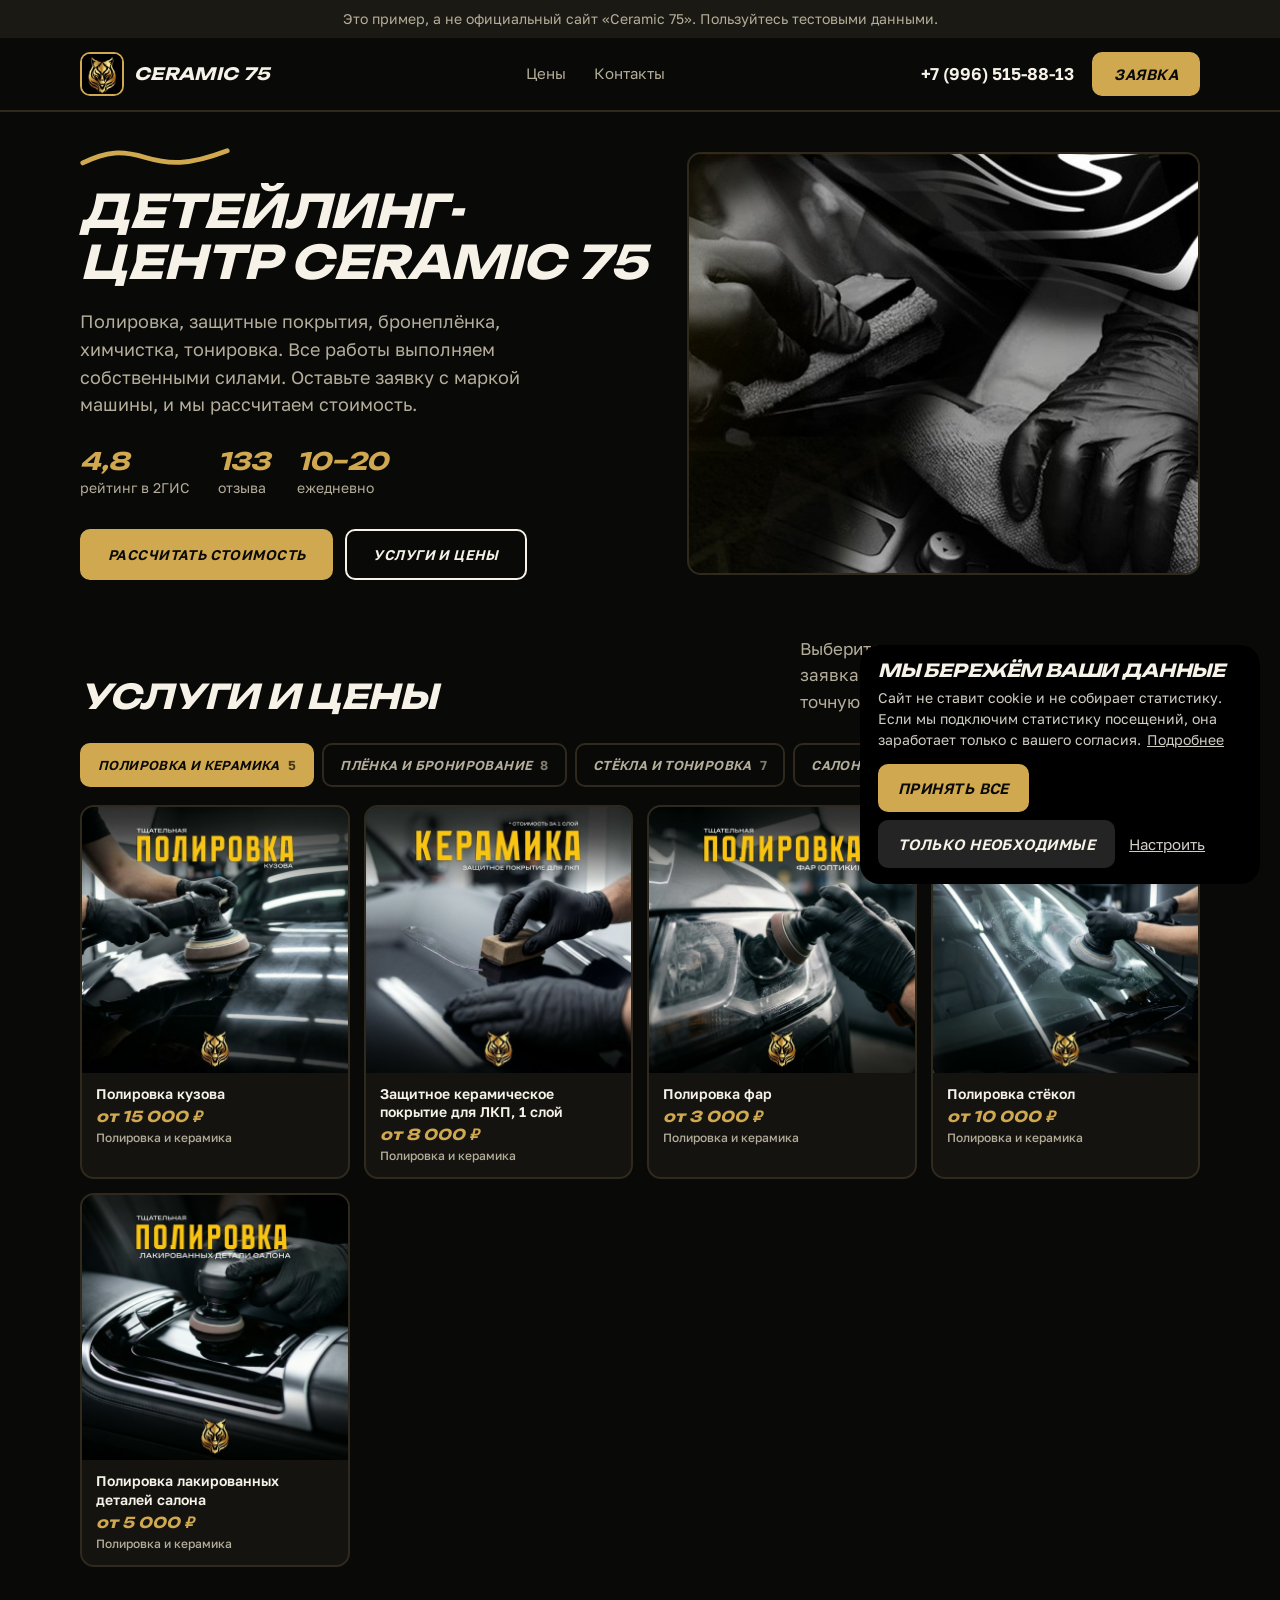
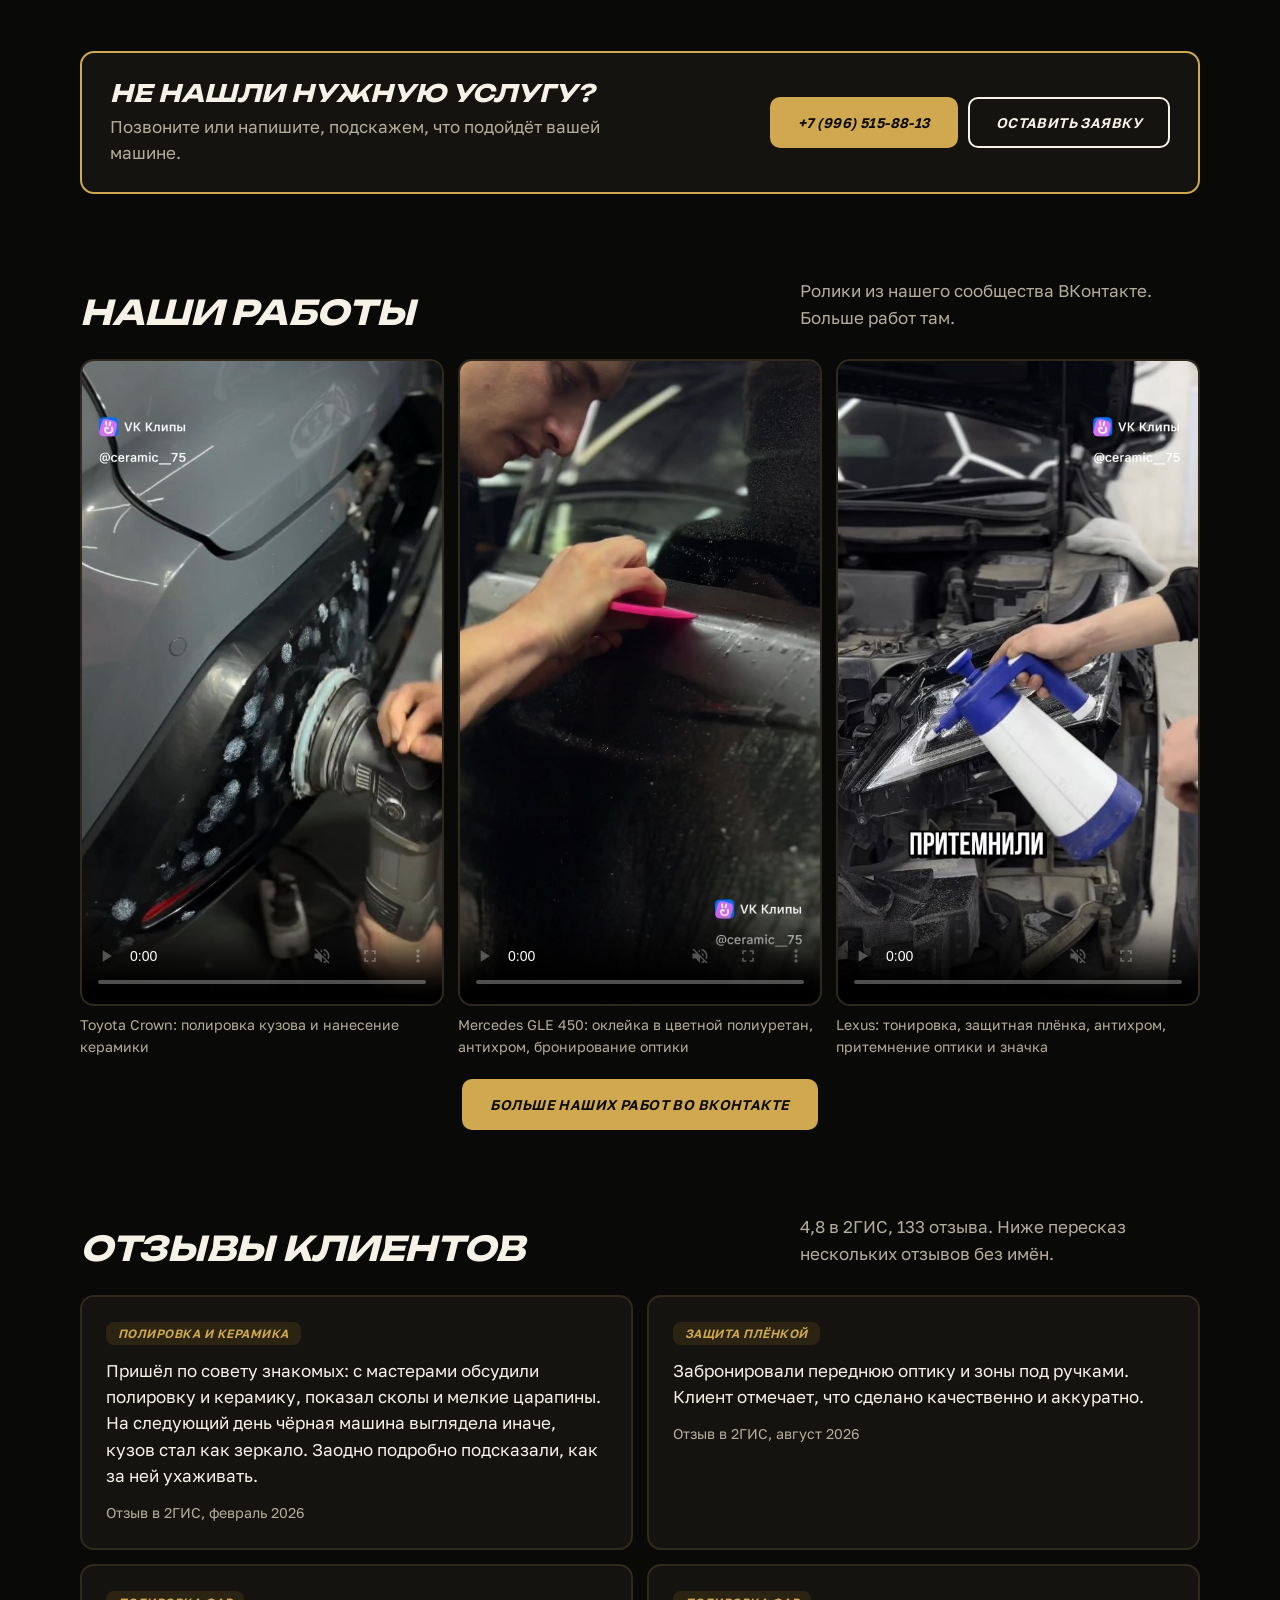
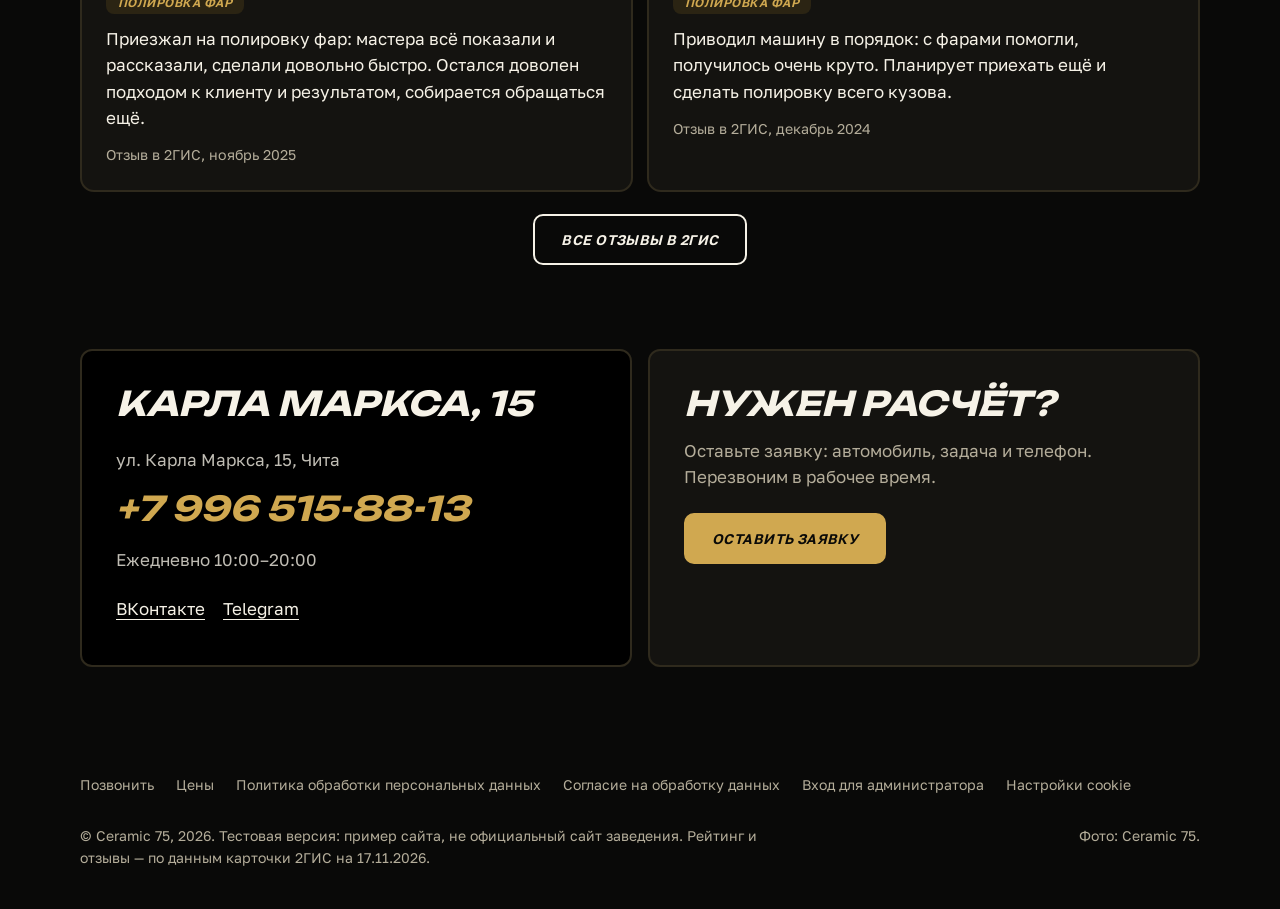
==== commit 869ba0c5: "Стиль сообщества ВКонтакте: каталог из 31 услуги по категориям, несколько услуг в заявке, ролики и о" ====
--- a/index.html
+++ b/index.html
@@ -8,12 +8,12 @@
 <meta name="referrer" content="strict-origin-when-cross-origin">
 <meta name="viewport" content="width=device-width, initial-scale=1">
 <title>Ceramic 75 — детейлинг-центр в Чите: керамика, плёнка, полировка</title>
-<meta name="description" content="Ceramic 75, детейлинг-центр в Чите, ул. Карла Маркса, 15. Керамика и защитные покрытия, полиуретановая плёнка, полировка, химчистка, тонирование. Заявка на расчёт онлайн.">
-<meta name="theme-color" content="#0a0e13">
-<link rel="icon" href="data:image/svg+xml,%3Csvg%20xmlns%3D%22http%3A%2F%2Fwww.w3.org%2F2000%2Fsvg%22%20viewBox%3D%220%200%2064%2064%22%3E%3Crect%20width%3D%2264%22%20height%3D%2264%22%20rx%3D%2214%22%20fill%3D%22%237cc8f0%22%2F%3E%3Ctext%20x%3D%2232%22%20y%3D%2243%22%20text-anchor%3D%22middle%22%20font-size%3D%2224%22%20font-family%3D%22Arial%2Csans-serif%22%20font-weight%3D%22700%22%20fill%3D%22%2306131c%22%3EC75%3C%2Ftext%3E%3C%2Fsvg%3E">
+<meta name="description" content="Ceramic 75, детейлинг-центр в Чите, ул. Карла Маркса, 15. Полировка, керамика, бронеплёнка, химчистка, тонирование, антихром. Цены и заявка на расчёт онлайн.">
+<meta name="theme-color" content="#090908">
+<link rel="icon" href="data:image/svg+xml,%3Csvg%20xmlns%3D%22http%3A%2F%2Fwww.w3.org%2F2000%2Fsvg%22%20viewBox%3D%220%200%2064%2064%22%3E%3Crect%20width%3D%2264%22%20height%3D%2264%22%20rx%3D%2214%22%20fill%3D%22%23d0a850%22%2F%3E%3Ctext%20x%3D%2232%22%20y%3D%2243%22%20text-anchor%3D%22middle%22%20font-size%3D%2224%22%20font-family%3D%22Arial%2Csans-serif%22%20font-weight%3D%22700%22%20fill%3D%22%230a0a08%22%3EC75%3C%2Ftext%3E%3C%2Fsvg%3E">
 <link rel="stylesheet" href="fonts/fonts.css">
 <style>
-:root{--bg:#0a0e13;--surface:#121922;--soft:#17212c;--ink:#e9f2f8;--mute:#92a5b5;--accent:#7cc8f0;--on-accent:#06131c;--accent-soft:#14293a;--line:#2b3b4b;--dark:#05080c;--on-dark:#e9f2f8;--live:#7cc8f0;--scrim:rgba(0,0,0,.72);--ov:rgba(6,10,14,.74);--r:22px;--rs:14px;--rm:50%;--rl:32px;--rb:999px;--bw:2px;--dw:700;--dtrack:-.025em;--dcase:none;--accent-h:#a2dafa;--accent-t:#7cc8f0;--live-a:#7cc8f0e6;--display:Manrope,system-ui,sans-serif;--text:Inter,system-ui,sans-serif}
+:root{--bg:#090908;--surface:#141310;--soft:#1b1913;--ink:#f6f2e7;--mute:#b4ad9a;--accent:#d0a850;--on-accent:#0a0a08;--accent-soft:#2b2413;--line:#2f2a1d;--dark:#000000;--on-dark:#f6f2e7;--live:#d0a850;--scrim:rgba(0,0,0,.75);--ov:rgba(0,0,0,.6);--r:12px;--rs:10px;--rm:10px;--rl:16px;--rb:10px;--bw:2px;--dw:700;--dtrack:-.01em;--dcase:uppercase;--accent-h:#e3bf6b;--accent-t:#d0a850;--live-a:#d0a850e6;--display:Unbounded,'Arial Black',sans-serif;--text:'Golos Text',system-ui,sans-serif}
 /* Общая основа сайтов «Чита»: всё управляется переменными темы. Оформление, шрифты и композицию каждый сайт задаёт сам. */
 *{box-sizing:border-box;margin:0}
 [hidden]{display:none!important}
@@ -270,6 +270,7 @@
 .ex label{display:grid!important;grid-template-columns:22px 1fr auto;align-items:center;gap:12px!important;min-height:44px;cursor:pointer}
 .ex input{width:20px;height:20px;accent-color:var(--accent)}
 .ex b{font-weight:600;white-space:nowrap}
+.exh{margin:10px 0 2px;font:700 12px var(--text);letter-spacing:.06em;text-transform:uppercase;color:var(--mute)}
 .sum{display:flex;justify-content:space-between;align-items:center;gap:12px;padding:16px 18px;border-radius:var(--rs);background:var(--accent-soft)}
 .sum small{display:block;color:var(--mute);font-size:13px}
 .sum b.ask{font:600 18px var(--text);text-transform:none;letter-spacing:0;text-align:right;white-space:normal}
@@ -350,34 +351,58 @@
 
 /* ---- оформление «Ceramic 75» ---- */
 
-.hero .drops{display:none}
-.logo{font-weight:700;font-size:21px}
-.logo i{background:transparent;border:2px solid var(--accent);color:var(--accent);font:700 14px var(--display);border-radius:12px;min-width:46px}
-h1{font-size:clamp(34px,5vw,62px);line-height:1.08;max-width:16ch;text-wrap:balance}
-.hero.v-full{min-height:min(82vh,700px)}
-.hero.v-full .pic{filter:saturate(.6) brightness(.9)}
-.hero .lead{font-size:18px;color:#e4eef6}
-.hero .btn.soft{background:rgba(5,8,12,.78);color:#e9f2f8;border-color:rgba(233,242,248,.5)}
-.facts b{color:var(--accent);font-size:26px}
-.drops{position:absolute;inset:0;pointer-events:none;z-index:0}
-.drops i{position:absolute;width:22px;height:30px;border-radius:50% 50% 50% 50% / 62% 62% 38% 38%;background:rgba(124,200,240,.22);border:2px solid rgba(124,200,240,.7)}
-.drops i:nth-child(1){right:12%;top:14%}
-.drops i:nth-child(2){right:24%;top:34%;transform:scale(1.5)}
-.drops i:nth-child(3){right:8%;top:52%;transform:scale(.8)}
-.drops i:nth-child(4){right:30%;top:68%;transform:scale(1.2)}
-.drops i:nth-child(5){right:18%;top:82%;transform:scale(.7)}
-.hero .in{position:relative;z-index:1}
-[data-plans="table"] .plans{background:var(--surface);border-color:var(--line)}
-[data-plans="table"] .plan{border-bottom-color:var(--line)}
-[data-plans="table"] .plan h3{font-size:21px}
-[data-plans="table"] .plan .price{font-size:28px;color:var(--accent)}
-[data-plans="table"] .plan .price .from,[data-plans="table"] .plan .price .cur{color:var(--accent);opacity:.75}
-.step{background:var(--surface);border:2px solid var(--line)}
-.step i{background:transparent;border:2px solid var(--accent);color:var(--accent);border-radius:50%}
-.strip figure{border-radius:26px;filter:saturate(.75)}
+body{background:var(--bg)}
+.logo{font-size:17px;font-style:italic;letter-spacing:.02em}
+.logo i{background:#000;border:2px solid var(--accent);padding:0;overflow:hidden;width:44px;min-width:44px;height:44px;flex:none;border-radius:10px;display:block}
+.logo i img{width:100%;height:100%;object-fit:cover}
+header{border-bottom:2px solid var(--line)}
+h1,h2,h3{font-style:italic}
+h1{font-size:clamp(26px,3.9vw,46px);line-height:1.12;max-width:17ch}
+h2{font-size:clamp(22px,3vw,34px)}
+.swoosh{display:block;width:150px;height:auto;color:var(--accent);margin-bottom:18px}
+.hero.v-split .pic{border-radius:14px;border:2px solid var(--line);aspect-ratio:4/3.3}
+.hero.v-split .pic img{object-position:60% 40%}
+.hero .lead{font-size:18px}
+.btn{font-style:italic;font-weight:700;text-transform:uppercase;letter-spacing:.03em;font-size:14px}
+.btn.soft{background:transparent;color:var(--ink);border-color:var(--ink)}
+.btn.soft:hover{background:var(--ink);color:var(--bg);border-color:var(--ink)}
+.facts b{color:var(--accent);font-size:24px;font-style:italic}
+.cats{display:flex;flex-wrap:wrap;gap:8px;margin:0 0 18px}
+.cat{display:inline-flex;align-items:center;gap:8px;min-height:44px;padding:8px 16px;border:2px solid var(--line);border-radius:10px;background:transparent;color:var(--mute);font:italic 700 13px var(--text);text-transform:uppercase;letter-spacing:.03em;cursor:pointer}
+.cat i{font-style:normal;font-weight:600;opacity:.7}
+.cat:hover{border-color:var(--accent);color:var(--ink)}
+.cat[aria-pressed="true"]{background:var(--accent);border-color:var(--accent);color:var(--on-accent)}
+.tiles{list-style:none;padding:0;margin:0;display:grid;grid-template-columns:repeat(4,minmax(0,1fr));gap:14px}
+.tiles li{display:flex}
+.tile{display:flex;flex-direction:column;height:100%;width:100%;padding:0;margin:0;border:2px solid var(--line);border-radius:14px;overflow:hidden;background:var(--surface);color:var(--ink);font:inherit;text-align:left;cursor:pointer;transition:border-color .2s,transform .2s}
+.tile:hover,.tile:focus-visible{border-color:var(--accent);transform:translateY(-3px)}
+.tile img{display:block;width:100%;height:auto;aspect-ratio:1/1;object-fit:cover}
+.tile .tt{display:block;flex:1;padding:12px 14px 14px}
+.tile b{display:block;font:600 14px/1.3 var(--text);margin-bottom:4px}
+.tile em{display:block;font:italic 700 15px var(--display);color:var(--accent)}
+.tile small{display:block;margin-top:4px;font:500 12px var(--text);color:var(--mute)}
+@media(max-width:820px){.tiles{grid-template-columns:repeat(2,minmax(0,1fr))}.tile b{position:absolute;width:1px;height:1px;overflow:hidden;clip:rect(0 0 0 0);white-space:nowrap}.tile .tt{padding:10px 12px 12px}.cat{padding:8px 12px;font-size:12px}}
+.nf{display:flex;flex-wrap:wrap;align-items:center;justify-content:space-between;gap:16px 28px;padding:26px 28px;border:2px solid var(--accent);border-radius:14px;background:var(--surface)}
+.nf b{display:block;font:italic 700 clamp(18px,2.4vw,24px)/1.2 var(--display);text-transform:uppercase;margin-bottom:6px}
+.nf p{color:var(--mute);margin:0;max-width:46ch}
+.nf-a{display:flex;flex-wrap:wrap;gap:10px}
+.works,.vids,.rev{list-style:none;padding:0;margin:0;display:grid;gap:14px}
+.works{grid-template-columns:repeat(3,minmax(0,1fr))}
+.vids{grid-template-columns:repeat(3,minmax(0,1fr));margin-bottom:14px}
+.works img{display:block;width:100%;height:auto;aspect-ratio:3/4;object-fit:cover;border-radius:14px;border:2px solid var(--line)}
+.vid{margin:0}
+.vid video{display:block;width:100%;aspect-ratio:9/16;object-fit:cover;border-radius:14px;border:2px solid var(--line);background:#000}
+.vid figcaption{margin-top:8px;color:var(--mute);font-size:14px}
+.rev{grid-template-columns:repeat(2,minmax(0,1fr))}
+.rev li{padding:22px 24px;border:2px solid var(--line);border-radius:14px;background:var(--surface)}
+.rev .rt{display:inline-block;padding:4px 12px;border-radius:8px;background:var(--accent-soft);color:var(--accent);font:italic 700 12px var(--text);text-transform:uppercase;letter-spacing:.04em}
+.rev p{margin:12px 0 10px}
+.rev small{color:var(--mute)}
+@media(max-width:820px){.vids{grid-template-columns:none;grid-auto-flow:column;grid-auto-columns:64%;overflow-x:auto;scroll-snap-type:x mandatory;padding-bottom:6px}.vids li{scroll-snap-align:start}.works{grid-template-columns:repeat(3,minmax(0,1fr));gap:8px}.rev{grid-template-columns:minmax(0,1fr)}.nf{padding:20px}.nf-a{width:100%}.nf-a .btn{flex:1 1 auto}}
 .card{background:var(--surface);border:2px solid var(--line)}
-.card.dark{background:#05080c}
-.card .big{color:var(--accent)}
+.card.dark{background:#000}
+.card .big{color:var(--accent);font-style:italic}
+@media(max-width:440px){h1{font-size:25px}.swoosh{width:120px;margin-bottom:12px}.hero .lead{font-size:16px;margin:12px 0 18px}.facts b{font-size:20px}}
 
 </style>
 </head>
@@ -387,21 +412,22 @@
 
 <header>
   <div class="wrap nav">
-    <a class="logo" href="#" aria-label="Ceramic 75, наверх"><i aria-hidden="true">C75</i>Ceramic 75</a>
+    <a class="logo" href="#" aria-label="Ceramic 75, наверх"><i aria-hidden="true"><img src="img/c75_logo.jpg" alt="" width="44" height="44"></i>Ceramic 75</a>
     <nav aria-label="Разделы"><a href="#ceny">Цены</a><a data-extras href="#dop">Дополнительно</a><a href="#kontakty">Контакты</a></nav>
     <div class="nav-r">
       <a class="tel" id="h-tel" href="tel:+79965158813">+7 (996) 515-88-13</a>
-      <button class="btn" type="button" data-book>Рассчитать</button>
+      <button class="btn" type="button" data-book>Заявка</button>
     </div>
   </div>
 </header>
 
 <main class="wrap">
-  <div class="hero v-split"><div class="in"><span class="drops" aria-hidden="true"><i></i><i></i><i></i><i></i><i></i></span><h1>Керамика, плёнка и&nbsp;полировка</h1><p class="lead">Карла Маркса, 15, ежедневно с 10 до 20. Оставьте заявку с маркой машины: рассчитаем стоимость и перезвоним.</p><ul class="facts"><li><b>4,8</b>рейтинг в 2ГИС</li><li><b>132</b>отзыва</li><li><b>2ГИС</b>премия</li></ul><div class="cta"><button class="btn" type="button" data-book>Рассчитать стоимость</button><a class="btn soft" href="#ceny">Услуги и цены</a></div></div><div class="pic art"><svg viewBox="0 0 400 300" role="img" aria-label="Машина под защитным покрытием, капли скатываются"><rect class="a-bg" width="400" height="300"/><rect class="a-line" x="0" y="236" width="400" height="9" rx="4.5"/><g transform="translate(56 128) scale(3)"><rect class="a-acc" x="0" y="16" width="96" height="22" rx="10"/><path class="a-acc" d="M18 18 30 3h36l14 15z"/><path class="a-glass" d="M32 15 39 7h12v8zM56 7h8l8 8H56z"/><circle class="a-ink" cx="24" cy="40" r="10"/><circle class="a-surf" cx="24" cy="40" r="4"/><circle class="a-ink" cx="72" cy="40" r="10"/><circle class="a-surf" cx="72" cy="40" r="4"/></g><path class="a-surf" transform="translate(70 60) scale(1.3)" d="M10 0C10 0 0 12 0 19a10 10 0 0 0 20 0C20 12 10 0 10 0z"/><path class="a-surf" transform="translate(120 30) scale(1)" d="M10 0C10 0 0 12 0 19a10 10 0 0 0 20 0C20 12 10 0 10 0z"/><path class="a-surf" transform="translate(180 70) scale(0.9)" d="M10 0C10 0 0 12 0 19a10 10 0 0 0 20 0C20 12 10 0 10 0z"/><path class="a-surf" transform="translate(240 36) scale(1.4)" d="M10 0C10 0 0 12 0 19a10 10 0 0 0 20 0C20 12 10 0 10 0z"/><path class="a-surf" transform="translate(300 74) scale(1)" d="M10 0C10 0 0 12 0 19a10 10 0 0 0 20 0C20 12 10 0 10 0z"/><path class="a-surf" transform="translate(340 40) scale(0.8)" d="M10 0C10 0 0 12 0 19a10 10 0 0 0 20 0C20 12 10 0 10 0z"/><path class="a-live" transform="translate(320 120) scale(1.2)" d="M12 0l3 9 9 3-9 3-3 9-3-9-9-3 9-3z"/><path class="a-live" transform="translate(90 112) scale(0.8)" d="M12 0l3 9 9 3-9 3-3 9-3-9-9-3 9-3z"/></svg></div></div>
-  <section id="ceny" aria-labelledby="h-ceny"><div class="head"><h2 id="h-ceny">Услуги и цены</h2><p>Цены «от» из карточки 2ГИС. Точную стоимость назовём после осмотра автомобиля.</p></div><div class="chips" id="chips" aria-label="Класс автомобиля"></div><div class="plans" id="plans"></div></section>
-  <section class="sg" aria-labelledby="h-ceny"><div class="head"><h2 id="h-ceny">Цена «от» видна сразу</h2><p>Цены указаны «от». Точную стоимость назовём после осмотра вашей машины.</p></div><div class="sg-g three"><figure class="sg-c"><svg viewBox="0 0 240 150" role="img" aria-label="от 15 000 ₽"><g transform="translate(60 20) scale(1.25)"><rect class="a-acc" x="0" y="16" width="96" height="22" rx="10"/><path class="a-acc" d="M18 18 30 3h36l14 15z"/><path class="a-glass" d="M32 15 39 7h12v8zM56 7h8l8 8H56z"/><circle class="a-ink" cx="24" cy="40" r="10"/><circle class="a-surf" cx="24" cy="40" r="4"/><circle class="a-ink" cx="72" cy="40" r="10"/><circle class="a-surf" cx="72" cy="40" r="4"/></g><path class="a-live" transform="translate(186 10) scale(1)" d="M12 0l3 9 9 3-9 3-3 9-3-9-9-3 9-3z"/><rect class="a-acc" x="20" y="100" width="200" height="40" rx="20"/><text class="a-tw" x="120" y="127" text-anchor="middle">от 15 000 ₽</text></svg><figcaption><b>Полировка кузова</b>Восстанавливает блеск, убирает мелкие царапины.</figcaption></figure><figure class="sg-c"><svg viewBox="0 0 240 150" role="img" aria-label="от 60 000 ₽"><rect class="a-soft" x="40" y="14" width="160" height="70" rx="12"/><rect class="a-acc" x="40" y="14" width="80" height="70" rx="12" style="opacity:.9"/><circle class="a-ink" cx="200" cy="49" r="22"/><circle class="a-surf" cx="200" cy="49" r="8"/><rect class="a-acc" x="20" y="100" width="200" height="40" rx="20"/><text class="a-tw" x="120" y="127" text-anchor="middle">от 60 000 ₽</text></svg><figcaption><b>Плёнка на зоны риска</b>Полиуретан на капот, бампер и фары.</figcaption></figure><figure class="sg-c on"><svg viewBox="0 0 240 150" role="img" aria-label="от 10 000 ₽"><g transform="translate(120 50) scale(0.95)"><path class="a-acc" d="M0-40 34-26v24c0 26-16 40-34 46C-18 38-34 24-34-2v-24z"/><path class="a-tickw" d="m-14 0 9 9 19-20"/></g><path class="a-acc" transform="translate(40 20) scale(1)" d="M10 0C10 0 0 12 0 19a10 10 0 0 0 20 0C20 12 10 0 10 0z"/><path class="a-acc" transform="translate(184 30) scale(0.8)" d="M10 0C10 0 0 12 0 19a10 10 0 0 0 20 0C20 12 10 0 10 0z"/><rect class="a-acc" x="20" y="100" width="200" height="40" rx="20"/><text class="a-tw" x="120" y="127" text-anchor="middle">от 10 000 ₽</text></svg><figcaption><b>Защитное покрытие</b>Керамика для кузова, 1 слой.</figcaption></figure></div><p class="sg-cta"><button class="btn" type="button" data-book data-service="Полировка кузова">Рассчитать стоимость</button></p></section>
-  <section aria-label="Чита"><div class="strip three"><figure><img src="img/glossy.jpg" width="1600" height="1000" alt="Чистый блестящий чёрный кузов крупным планом" loading="lazy"></figure><figure><img src="img/towel.jpg" width="1600" height="1000" alt="Кузов протирают мягкой микрофиброй" loading="lazy"></figure><figure><img src="img/interior.jpg" width="1600" height="1000" alt="Химчистка сиденья в салоне" loading="lazy"></figure></div></section>
-  <section id="kontakty" aria-labelledby="h-kont"><figure class="city"><img src="img/titov.jpg" width="1600" height="1000" alt="Сопка над Читой на закате" loading="lazy"><figcaption>Работаем в Чите</figcaption></figure><div class="contact"><div class="card dark"><h2 id="h-kont">Карла Маркса, 15</h2><p><a id="c-addr" href="#" target="_blank" rel="noopener">ул. Карла Маркса, 15, Чита</a></p><a class="big" id="c-tel" href="#"></a><p id="c-hrs"></p><div class="links" id="c-links"></div></div><div class="card"><h2>Нужен расчёт?</h2><p class="txt">Оставьте заявку: автомобиль, задача и телефон. Перезвоним в рабочее время.</p><button class="btn" type="button" data-book>Оставить заявку</button></div></div></section>
+  <div class="hero v-split"><div class="in"><svg class="swoosh" viewBox="0 0 220 28" aria-hidden="true"><path d="M4 22C40 4 62 4 96 14s62 12 120-10" fill="none" stroke="currentColor" stroke-width="7" stroke-linecap="round"/></svg><h1>Детейлинг-центр Ceramic 75</h1><p class="lead">Полировка, защитные покрытия, бронеплёнка, химчистка, тонировка. Все работы выполняем собственными силами. Оставьте заявку с маркой машины, и мы рассчитаем стоимость.</p><ul class="facts"><li><b>4,8</b>рейтинг в 2ГИС</li><li><b>133</b>отзыва</li><li><b>10–20</b>ежедневно</li></ul><div class="cta"><button class="btn" type="button" data-book>Рассчитать стоимость</button><a class="btn soft" href="#ceny">Услуги и цены</a></div></div><div class="pic"><img src="img/c75_r.jpg" width="1600" height="1000" alt="Руки в чёрных перчатках протирают салон микрофиброй" fetchpriority="high"></div></div>
+  <section class="sg" id="ceny" aria-labelledby="h-uslugi"><div class="head"><h2 id="h-uslugi">Услуги и цены</h2><p>Выберите категорию и нажмите на услугу: заявка откроется сразу с ней. Цены «от», точную стоимость назовём после осмотра.</p></div><div class="cats" role="group" aria-label="Категории услуг"><button class="cat" type="button" data-cat="0" aria-pressed="true">Полировка и керамика<i>5</i></button><button class="cat" type="button" data-cat="1" aria-pressed="false">Плёнка и бронирование<i>8</i></button><button class="cat" type="button" data-cat="2" aria-pressed="false">Стёкла и тонировка<i>7</i></button><button class="cat" type="button" data-cat="3" aria-pressed="false">Салон<i>6</i></button><button class="cat" type="button" data-cat="4" aria-pressed="false">Кузов и мойка<i>5</i></button><button class="cat" type="button" data-cat="*" aria-pressed="false">Все<i>31</i></button></div><ul class="tiles"><li data-cat="0"><button class="tile" type="button" data-book data-service="Полировка кузова"><img src="img/c75_s5.jpg" alt="Полировка кузова" width="540" height="540" loading="lazy"><span class="tt"><b>Полировка кузова</b><em>от 15 000 ₽</em><small>Полировка и керамика</small></span></button></li><li data-cat="0"><button class="tile" type="button" data-book data-service="Защитное керамическое покрытие для ЛКП, 1 слой"><img src="img/c75_s6.jpg" alt="Защитное керамическое покрытие для ЛКП, 1 слой" width="540" height="540" loading="lazy"><span class="tt"><b>Защитное керамическое покрытие для ЛКП, 1 слой</b><em>от 8 000 ₽</em><small>Полировка и керамика</small></span></button></li><li data-cat="0"><button class="tile" type="button" data-book data-service="Полировка фар"><img src="img/c75_s9.jpg" alt="Полировка фар" width="540" height="540" loading="lazy"><span class="tt"><b>Полировка фар</b><em>от 3 000 ₽</em><small>Полировка и керамика</small></span></button></li><li data-cat="0"><button class="tile" type="button" data-book data-service="Полировка стёкол"><img src="img/c75_s10.jpg" alt="Полировка стёкол" width="540" height="540" loading="lazy"><span class="tt"><b>Полировка стёкол</b><em>от 10 000 ₽</em><small>Полировка и керамика</small></span></button></li><li data-cat="0"><button class="tile" type="button" data-book data-service="Полировка лакированных деталей салона"><img src="img/c75_s28.jpg" alt="Полировка лакированных деталей салона" width="540" height="540" loading="lazy"><span class="tt"><b>Полировка лакированных деталей салона</b><em>от 5 000 ₽</em><small>Полировка и керамика</small></span></button></li><li data-cat="1" hidden><button class="tile" type="button" data-book data-service="Оклейка зон риска полиуретановой плёнкой"><img src="img/c75_s8.jpg" alt="Оклейка зон риска полиуретановой плёнкой" width="540" height="540" loading="lazy"><span class="tt"><b>Оклейка зон риска полиуретановой плёнкой</b><em>от 60 000 ₽</em><small>Плёнка и бронирование</small></span></button></li><li data-cat="1" hidden><button class="tile" type="button" data-book data-service="Полная оклейка антигравийной плёнкой"><img src="img/c75_s21.jpg" alt="Полная оклейка антигравийной плёнкой" width="540" height="540" loading="lazy"><span class="tt"><b>Полная оклейка антигравийной плёнкой</b><em>от 200 000 ₽</em><small>Плёнка и бронирование</small></span></button></li><li data-cat="1" hidden><button class="tile" type="button" data-book data-service="Оклейка оптики"><img src="img/c75_s22.jpg" alt="Оклейка оптики" width="540" height="540" loading="lazy"><span class="tt"><b>Оклейка оптики</b><em>от 6 000 ₽</em><small>Плёнка и бронирование</small></span></button></li><li data-cat="1" hidden><button class="tile" type="button" data-book data-service="Оклейка оптики полиуретановой плёнкой с затемнением 50%"><img src="img/c75_s27.jpg" alt="Оклейка оптики полиуретановой плёнкой с затемнением 50%" width="540" height="540" loading="lazy"><span class="tt"><b>Оклейка оптики полиуретановой плёнкой с затемнением 50%</b><em>от 6 000 ₽</em><small>Плёнка и бронирование</small></span></button></li><li data-cat="1" hidden><button class="tile" type="button" data-book data-service="Фотохромная полиуретановая плёнка на фары"><img src="img/c75_s1.jpg" alt="Фотохромная полиуретановая плёнка на фары" width="540" height="540" loading="lazy"><span class="tt"><b>Фотохромная полиуретановая плёнка на фары</b><em>от 6 000 ₽</em><small>Плёнка и бронирование</small></span></button></li><li data-cat="1" hidden><button class="tile" type="button" data-book data-service="Защита зон под ручками"><img src="img/c75_s23.jpg" alt="Защита зон под ручками" width="540" height="540" loading="lazy"><span class="tt"><b>Защита зон под ручками</b><em>от 3 000 ₽</em><small>Плёнка и бронирование</small></span></button></li><li data-cat="1" hidden><button class="tile" type="button" data-book data-service="Бронирование лобового стекла"><img src="img/c75_s25.jpg" alt="Бронирование лобового стекла" width="540" height="540" loading="lazy"><span class="tt"><b>Бронирование лобового стекла</b><em>от 20 000 ₽</em><small>Плёнка и бронирование</small></span></button></li><li data-cat="1" hidden><button class="tile" type="button" data-book data-service="Оклейка крыши в чёрный полиуретан"><img src="img/c75_s26.jpg" alt="Оклейка крыши в чёрный полиуретан" width="540" height="540" loading="lazy"><span class="tt"><b>Оклейка крыши в чёрный полиуретан</b><em>от 20 000 ₽</em><small>Плёнка и бронирование</small></span></button></li><li data-cat="2" hidden><button class="tile" type="button" data-book data-service="Тонирование лобового стекла"><img src="img/c75_s20.jpg" alt="Тонирование лобового стекла" width="540" height="540" loading="lazy"><span class="tt"><b>Тонирование лобового стекла</b><em>от 3 000 ₽</em><small>Стёкла и тонировка</small></span></button></li><li data-cat="2" hidden><button class="tile" type="button" data-book data-service="Тонирование передних боковых стёкол"><img src="img/c75_s31.jpg" alt="Тонирование передних боковых стёкол" width="540" height="540" loading="lazy"><span class="tt"><b>Тонирование передних боковых стёкол</b><em>от 3 000 ₽</em><small>Стёкла и тонировка</small></span></button></li><li data-cat="2" hidden><button class="tile" type="button" data-book data-service="Тонирование передней полусферы"><img src="img/c75_s29.jpg" alt="Тонирование передней полусферы" width="540" height="540" loading="lazy"><span class="tt"><b>Тонирование передней полусферы</b><em>от 7 000 ₽</em><small>Стёкла и тонировка</small></span></button></li><li data-cat="2" hidden><button class="tile" type="button" data-book data-service="Тонирование задней полусферы"><img src="img/c75_s30.jpg" alt="Тонирование задней полусферы" width="540" height="540" loading="lazy"><span class="tt"><b>Тонирование задней полусферы</b><em>от 7 000 ₽</em><small>Стёкла и тонировка</small></span></button></li><li data-cat="2" hidden><button class="tile" type="button" data-book data-service="Оклейка атермальной плёнкой (лобовое стекло)"><img src="img/c75_s4.jpg" alt="Оклейка атермальной плёнкой (лобовое стекло)" width="540" height="540" loading="lazy"><span class="tt"><b>Оклейка атермальной плёнкой (лобовое стекло)</b><em>от 10 000 ₽</em><small>Стёкла и тонировка</small></span></button></li><li data-cat="2" hidden><button class="tile" type="button" data-book data-service="Защитные покрытия для стёкол, антидождь"><img src="img/c75_s14.jpg" alt="Защитные покрытия для стёкол, антидождь" width="540" height="540" loading="lazy"><span class="tt"><b>Защитные покрытия для стёкол, антидождь</b><em>от 4 000 ₽</em><small>Стёкла и тонировка</small></span></button></li><li data-cat="2" hidden><button class="tile" type="button" data-book data-service="Ремонт сколов на стёклах"><img src="img/c75_s2.jpg" alt="Ремонт сколов на стёклах" width="540" height="540" loading="lazy"><span class="tt"><b>Ремонт сколов на стёклах</b><em>от 1 000 ₽</em><small>Стёкла и тонировка</small></span></button></li><li data-cat="3" hidden><button class="tile" type="button" data-book data-service="Химчистка салона"><img src="img/c75_s7.jpg" alt="Химчистка салона" width="540" height="540" loading="lazy"><span class="tt"><b>Химчистка салона</b><em>от 15 000 ₽</em><small>Салон</small></span></button></li><li data-cat="3" hidden><button class="tile" type="button" data-book data-service="Детейлинг уборка салона"><img src="img/c75_s13.jpg" alt="Детейлинг уборка салона" width="540" height="540" loading="lazy"><span class="tt"><b>Детейлинг уборка салона</b><em>от 1 500 ₽</em><small>Салон</small></span></button></li><li data-cat="3" hidden><button class="tile" type="button" data-book data-service="Сухой туман"><img src="img/c75_s15.jpg" alt="Сухой туман" width="540" height="540" loading="lazy"><span class="tt"><b>Сухой туман</b><em>от 2 000 ₽</em><small>Салон</small></span></button></li><li data-cat="3" hidden><button class="tile" type="button" data-book data-service="Чистка кожи"><img src="img/c75_s16.jpg" alt="Чистка кожи" width="540" height="540" loading="lazy"><span class="tt"><b>Чистка кожи</b><em>от 5 000 ₽</em><small>Салон</small></span></button></li><li data-cat="3" hidden><button class="tile" type="button" data-book data-service="Обработка кожи составами Q2"><img src="img/c75_s17.jpg" alt="Обработка кожи составами Q2" width="540" height="540" loading="lazy"><span class="tt"><b>Обработка кожи составами Q2</b><em>от 3 000 ₽</em><small>Салон</small></span></button></li><li data-cat="3" hidden><button class="tile" type="button" data-book data-service="Керамический состав для кожи"><img src="img/c75_s18.jpg" alt="Керамический состав для кожи" width="540" height="540" loading="lazy"><span class="tt"><b>Керамический состав для кожи</b><em>от 10 000 ₽</em><small>Салон</small></span></button></li><li data-cat="4" hidden><button class="tile" type="button" data-book data-service="PDR — беспокрасочное удаление вмятин на кузове"><img src="img/c75_s3.jpg" alt="PDR — беспокрасочное удаление вмятин на кузове" width="540" height="540" loading="lazy"><span class="tt"><b>PDR — беспокрасочное удаление вмятин на кузове</b><em>от 3 000 ₽</em><small>Кузов и мойка</small></span></button></li><li data-cat="4" hidden><button class="tile" type="button" data-book data-service="Удаление сколов и царапин без покраски"><img src="img/c75_s19.jpg" alt="Удаление сколов и царапин без покраски" width="540" height="540" loading="lazy"><span class="tt"><b>Удаление сколов и царапин без покраски</b><em>от 1 500 ₽</em><small>Кузов и мойка</small></span></button></li><li data-cat="4" hidden><button class="tile" type="button" data-book data-service="Антихром"><img src="img/c75_s24.jpg" alt="Антихром" width="540" height="540" loading="lazy"><span class="tt"><b>Антихром</b><em>от 1 000 ₽</em><small>Кузов и мойка</small></span></button></li><li data-cat="4" hidden><button class="tile" type="button" data-book data-service="Двухфазная детейлинг мойка"><img src="img/c75_s12.jpg" alt="Двухфазная детейлинг мойка" width="540" height="540" loading="lazy"><span class="tt"><b>Двухфазная детейлинг мойка</b><em>от 1 500 ₽</em><small>Кузов и мойка</small></span></button></li><li data-cat="4" hidden><button class="tile" type="button" data-book data-service="Детейлинг мойка двигателя"><img src="img/c75_s11.jpg" alt="Детейлинг мойка двигателя" width="540" height="540" loading="lazy"><span class="tt"><b>Детейлинг мойка двигателя</b><em>от 2 000 ₽</em><small>Кузов и мойка</small></span></button></li></ul></section><script>(function(){var box=document.getElementById('ceny'),chips=box.querySelectorAll('.cat'),li=box.querySelectorAll('.tiles li');
+function set(c){chips.forEach(function(b){b.setAttribute('aria-pressed',String(b.dataset.cat===c))});li.forEach(function(x){x.hidden=!(c==='*'||x.dataset.cat===c)})}
+chips.forEach(function(b){b.addEventListener('click',function(){set(b.dataset.cat)})})})();</script><section class="nf" aria-label="Нет нужной услуги"><div><b>Не нашли нужную услугу?</b><p>Позвоните или напишите, подскажем, что подойдёт вашей машине.</p></div><div class="nf-a"><a class="btn" href="tel:+79965158813">+7 (996) 515-88-13</a><button class="btn soft" type="button" data-book>Оставить заявку</button></div></section><section id="raboty" aria-labelledby="h-raboty"><div class="head"><h2 id="h-raboty">Наши работы</h2><p>Ролики из нашего сообщества ВКонтакте. Больше работ там.</p></div><ul class="vids"><li><figure class="vid"><video src="img/c75_v3.mp4" poster="img/c75_v3p.jpg" muted loop playsinline preload="metadata" controls aria-label="Toyota Crown: полировка кузова и нанесение керамики"></video><figcaption>Toyota Crown: полировка кузова и нанесение керамики</figcaption></figure></li><li><figure class="vid"><video src="img/c75_v1.mp4" poster="img/c75_v1p.jpg" muted loop playsinline preload="metadata" controls aria-label="Mercedes GLE 450: оклейка в цветной полиуретан, антихром, бронирование оптики"></video><figcaption>Mercedes GLE 450: оклейка в цветной полиуретан, антихром, бронирование оптики</figcaption></figure></li><li><figure class="vid"><video src="img/c75_v2.mp4" poster="img/c75_v2p.jpg" muted loop playsinline preload="metadata" controls aria-label="Lexus: тонировка, защитная плёнка, антихром, притемнение оптики и значка"></video><figcaption>Lexus: тонировка, защитная плёнка, антихром, притемнение оптики и значка</figcaption></figure></li></ul><p class="sg-cta"><a class="btn" href="https://vk.ru/ceramic__75" target="_blank" rel="noopener">Больше наших работ во ВКонтакте</a></p></section><section id="otzyvy" aria-labelledby="h-otzyvy"><div class="head"><h2 id="h-otzyvy">Отзывы клиентов</h2><p>4,8 в 2ГИС, 133 отзыва. Ниже пересказ нескольких отзывов без имён.</p></div><ul class="rev"><li><span class="rt">Полировка и керамика</span><p>Пришёл по совету знакомых: с мастерами обсудили полировку и керамику, показал сколы и мелкие царапины. На следующий день чёрная машина выглядела иначе, кузов стал как зеркало. Заодно подробно подсказали, как за ней ухаживать.</p><small>Отзыв в 2ГИС, февраль 2026</small></li><li><span class="rt">Защита плёнкой</span><p>Забронировали переднюю оптику и зоны под ручками. Клиент отмечает, что сделано качественно и аккуратно.</p><small>Отзыв в 2ГИС, август 2026</small></li><li><span class="rt">Полировка фар</span><p>Приезжал на полировку фар: мастера всё показали и рассказали, сделали довольно быстро. Остался доволен подходом к клиенту и результатом, собирается обращаться ещё.</p><small>Отзыв в 2ГИС, ноябрь 2025</small></li><li><span class="rt">Полировка фар</span><p>Приводил машину в порядок: с фарами помогли, получилось очень круто. Планирует приехать ещё и сделать полировку всего кузова.</p><small>Отзыв в 2ГИС, декабрь 2024</small></li></ul><p class="sg-cta"><a class="btn soft" href="https://2gis.ru/chita/firm/70000001076157907/tab/reviews" target="_blank" rel="noopener">Все отзывы в 2ГИС</a></p></section>
+  <section id="ceny-list" hidden aria-hidden="true" aria-labelledby="h-ceny"><div class="head"><h2 id="h-ceny">Все услуги и цены</h2><p>Цены «от» с нашей витрины ВКонтакте. Точную стоимость назовём после осмотра автомобиля.</p></div><div class="chips" id="chips" aria-label="Класс автомобиля"></div><div class="plans" id="plans"></div></section>
+  <section id="kontakty" aria-labelledby="h-kont"><div class="contact"><div class="card dark"><h2 id="h-kont">Карла Маркса, 15</h2><p><a id="c-addr" href="#" target="_blank" rel="noopener">ул. Карла Маркса, 15, Чита</a></p><a class="big" id="c-tel" href="#"></a><p id="c-hrs"></p><div class="links" id="c-links"></div></div><div class="card"><h2>Нужен расчёт?</h2><p class="txt">Оставьте заявку: автомобиль, задача и телефон. Перезвоним в рабочее время.</p><button class="btn" type="button" data-book>Оставить заявку</button></div></div></section>
 </main>
 
 <footer>
@@ -415,7 +441,7 @@
     </div>
     <div class="legal">
       <p>© <span id="fbrand">Ceramic 75</span>, 2026. Тестовая версия: пример сайта, не официальный сайт заведения. Рейтинг и отзывы — по данным карточки 2ГИС на 17.11.2026.</p>
-      <p>Фото: Dietmar Rabich, <a href="https://creativecommons.org/licenses/by-sa/4.0" target="_blank" rel="noopener">CC BY-SA 4.0</a>; Info2408, <a href="https://creativecommons.org/licenses/by-sa/4.0" target="_blank" rel="noopener">CC BY-SA 4.0</a>; Vladimir from Chita, Russia, <a href="https://creativecommons.org/licenses/by-sa/2.0" target="_blank" rel="noopener">CC BY-SA 2.0</a>; Wikimedia Commons.</p>
+      <p>Фото: Ceramic 75.</p>
     </div>
   </div>
 </footer>
@@ -432,6 +458,7 @@
         <label id="lvl-wrap"><span class="lbl">Класс автомобиля</span><select name="level" id="level"></select></label>
         <label><span class="lbl">Услуга</span><select name="service" id="svc"></select></label>
         <details class="more only-book" id="more"><summary>Добавить услуги</summary><div class="ex" id="ex"></div></details>
+        <details class="more only-req" id="more-req" hidden><summary id="more-req-s">Добавить ещё услуги</summary><div class="ex" id="ex-req"></div></details>
         <p class="sum" id="sum"></p>
         <div class="field only-book"><span class="lbl">День</span><div class="ddw"><button class="ddn prev" type="button" id="dd-prev" aria-label="Предыдущие дни" hidden><svg viewBox="0 0 24 24" aria-hidden="true"><path d="m15 6-6 6 6 6"/></svg></button><div class="dd" id="days"></div><button class="ddn next" type="button" id="dd-next" aria-label="Следующие дни" hidden><svg viewBox="0 0 24 24" aria-hidden="true"><path d="m9 6 6 6-6 6"/></svg></button></div></div>
         <div class="field only-book"><span class="lbl">Время</span><div id="times" aria-live="polite"></div></div>
--- a/fonts/fonts.css
+++ b/fonts/fonts.css
@@ -1,8 +1,6 @@
 /* Шрифты лежат на самом сайте, а не грузятся с Google Fonts: так IP посетителей не уходит за рубеж (152-ФЗ). Лицензия SIL OFL 1.1, тексты рядом. */
-@font-face{font-family:'Manrope';font-style:normal;font-weight:400 700;font-display:swap;src:url(Manrope-cyrillic.woff2) format('woff2');unicode-range:U+0301, U+0400-045F, U+0490-0491, U+04B0-04B1, U+2116}
-@font-face{font-family:'Manrope';font-style:normal;font-weight:400 700;font-display:swap;src:url(Manrope-latin.woff2) format('woff2');unicode-range:U+0000-00FF, U+0131, U+0152-0153, U+02BB-02BC, U+02C6, U+02DA, U+02DC, U+0304, U+0308, U+0329, U+2000-206F, U+20AC, U+2122, U+2191, U+2193, U+2212, U+2215, U+FEFF, U+FFFD}
-@font-face{font-family:'Inter';font-style:normal;font-weight:400 600;font-display:swap;src:url(Inter-cyrillic-400.woff2) format('woff2');unicode-range:U+0301, U+0400-045F, U+0490-0491, U+04B0-04B1, U+2116}
-@font-face{font-family:'Inter';font-style:normal;font-weight:400 600;font-display:swap;src:url(Inter-latin-400.woff2) format('woff2');unicode-range:U+0000-00FF, U+0131, U+0152-0153, U+02BB-02BC, U+02C6, U+02DA, U+02DC, U+0304, U+0308, U+0329, U+2000-206F, U+20AC, U+2122, U+2191, U+2193, U+2212, U+2215, U+FEFF, U+FFFD}
+@font-face{font-family:'Unbounded';font-style:normal;font-weight:500 700;font-display:swap;src:url(Unbounded-cyrillic-500.woff2) format('woff2');unicode-range:U+0301, U+0400-045F, U+0490-0491, U+04B0-04B1, U+2116}
+@font-face{font-family:'Unbounded';font-style:normal;font-weight:500 700;font-display:swap;src:url(Unbounded-latin-500.woff2) format('woff2');unicode-range:U+0000-00FF, U+0131, U+0152-0153, U+02BB-02BC, U+02C6, U+02DA, U+02DC, U+0304, U+0308, U+0329, U+2000-206F, U+20AC, U+2122, U+2191, U+2193, U+2212, U+2215, U+FEFF, U+FFFD}
 @font-face{font-family:'Golos Text';font-style:normal;font-weight:400 600;font-display:swap;src:url(GolosText-cyrillic-400.woff2) format('woff2');unicode-range:U+0301, U+0400-045F, U+0490-0491, U+04B0-04B1, U+2116}
 @font-face{font-family:'Golos Text';font-style:normal;font-weight:400 600;font-display:swap;src:url(GolosText-latin-400.woff2) format('woff2');unicode-range:U+0000-00FF, U+0131, U+0152-0153, U+02BB-02BC, U+02C6, U+02DA, U+02DC, U+0304, U+0308, U+0329, U+2000-206F, U+20AC, U+2122, U+2191, U+2193, U+2212, U+2215, U+FEFF, U+FFFD}
 @font-face{font-family:'Oswald';font-style:normal;font-weight:500 700;font-display:swap;src:url(Oswald-cyrillic-500.woff2) format('woff2');unicode-range:U+0301, U+0400-045F, U+0490-0491, U+04B0-04B1, U+2116}
